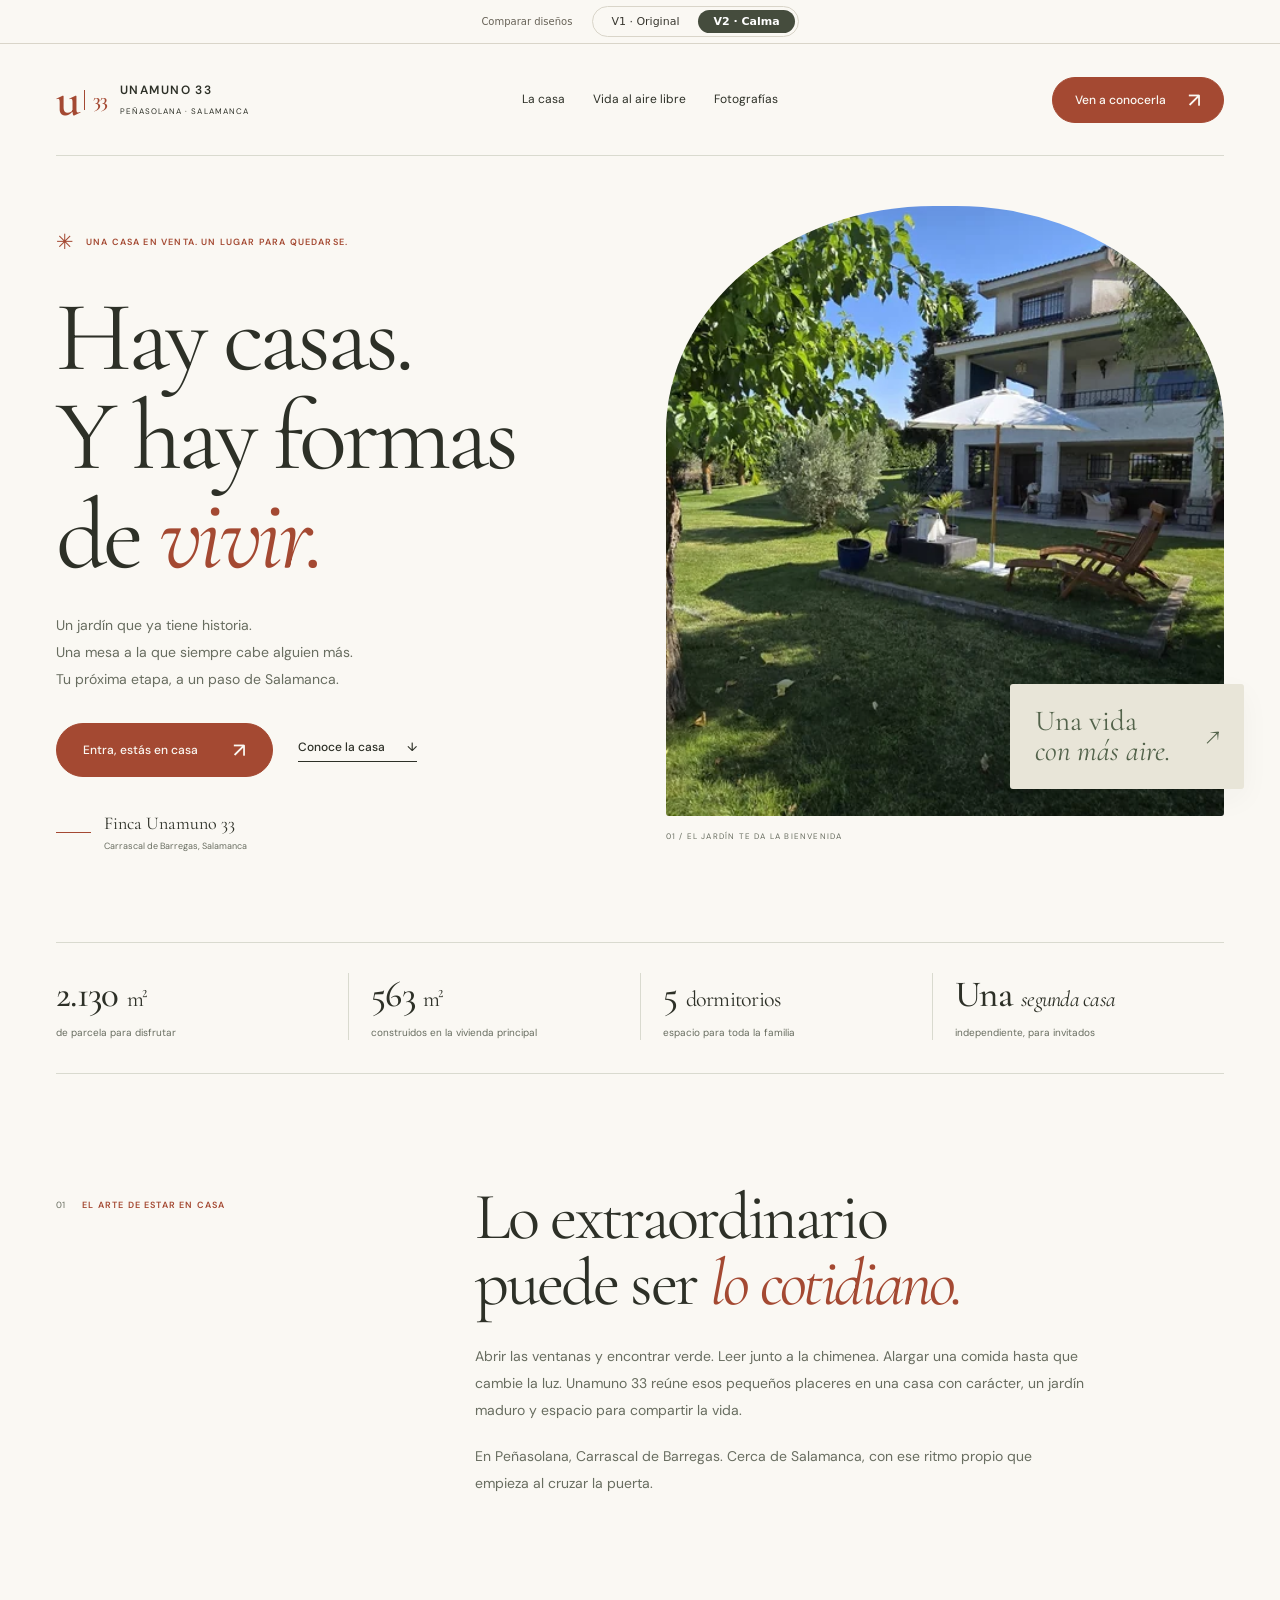
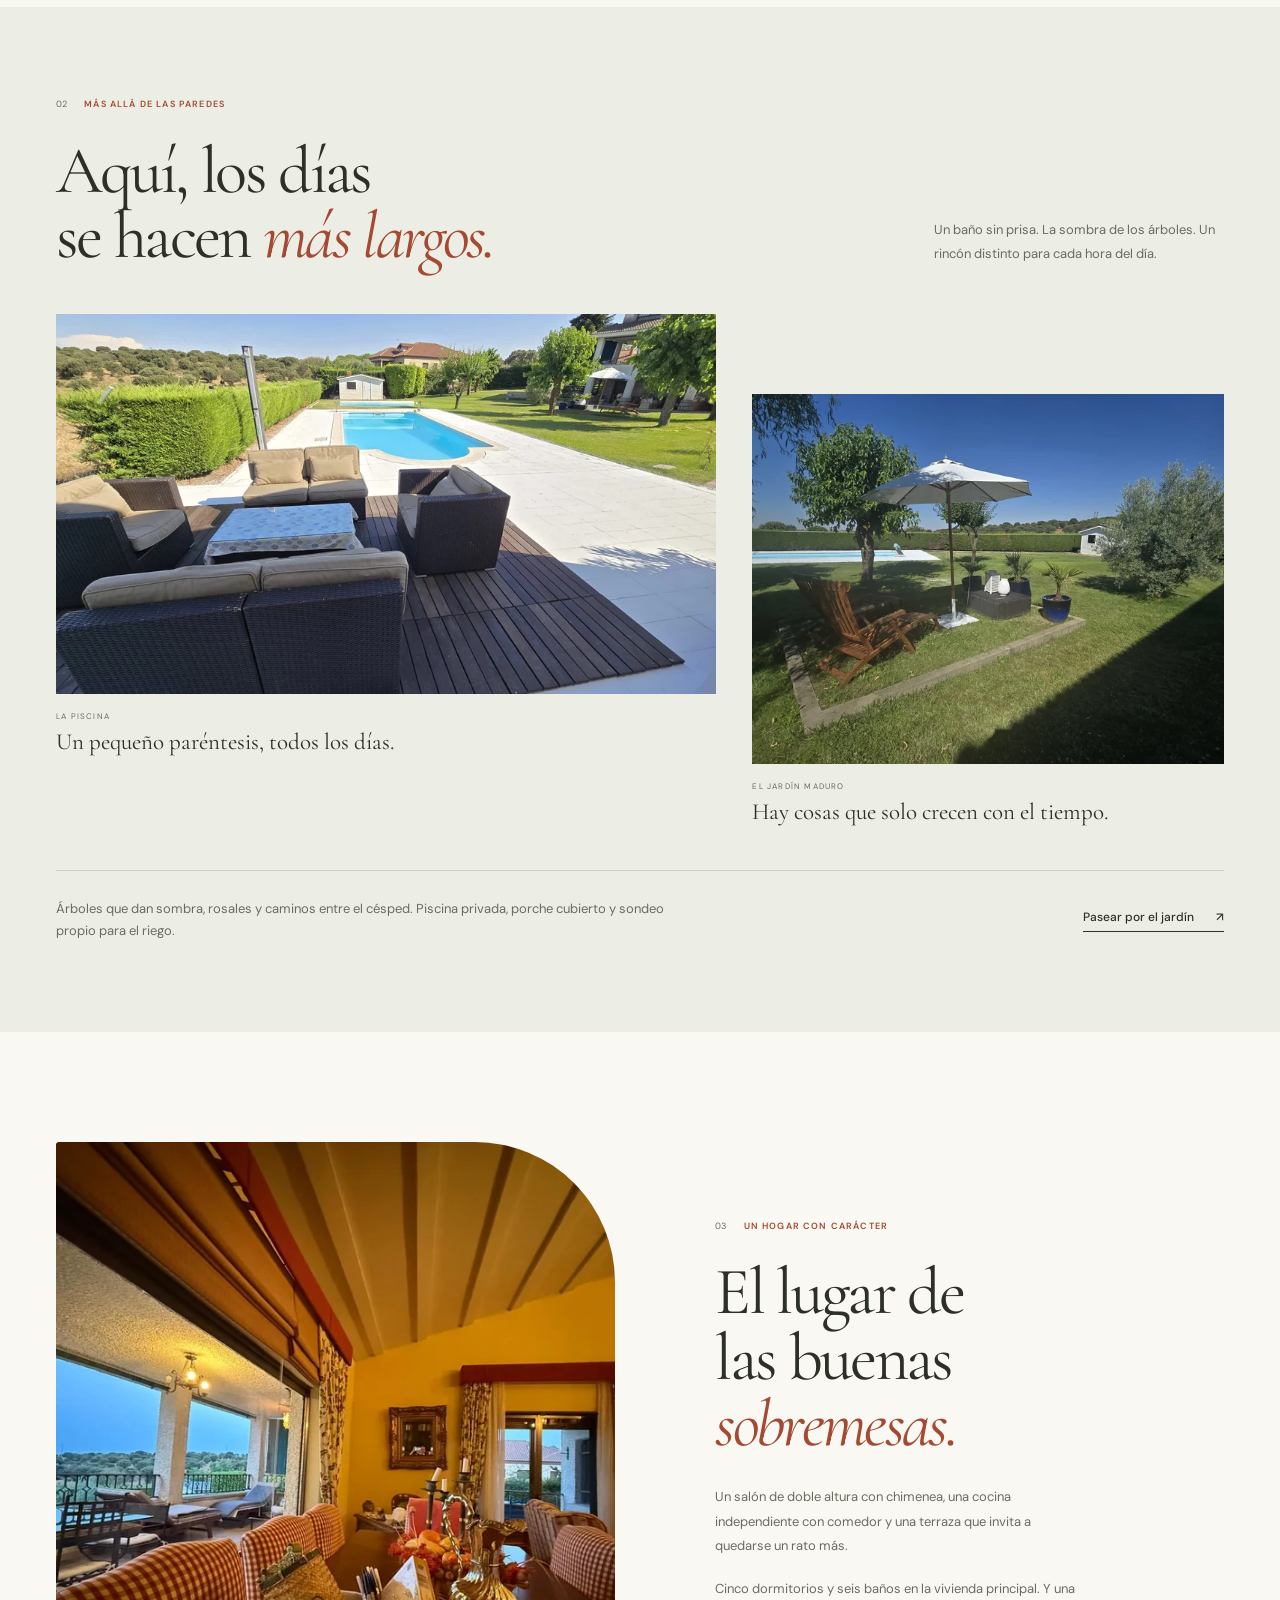
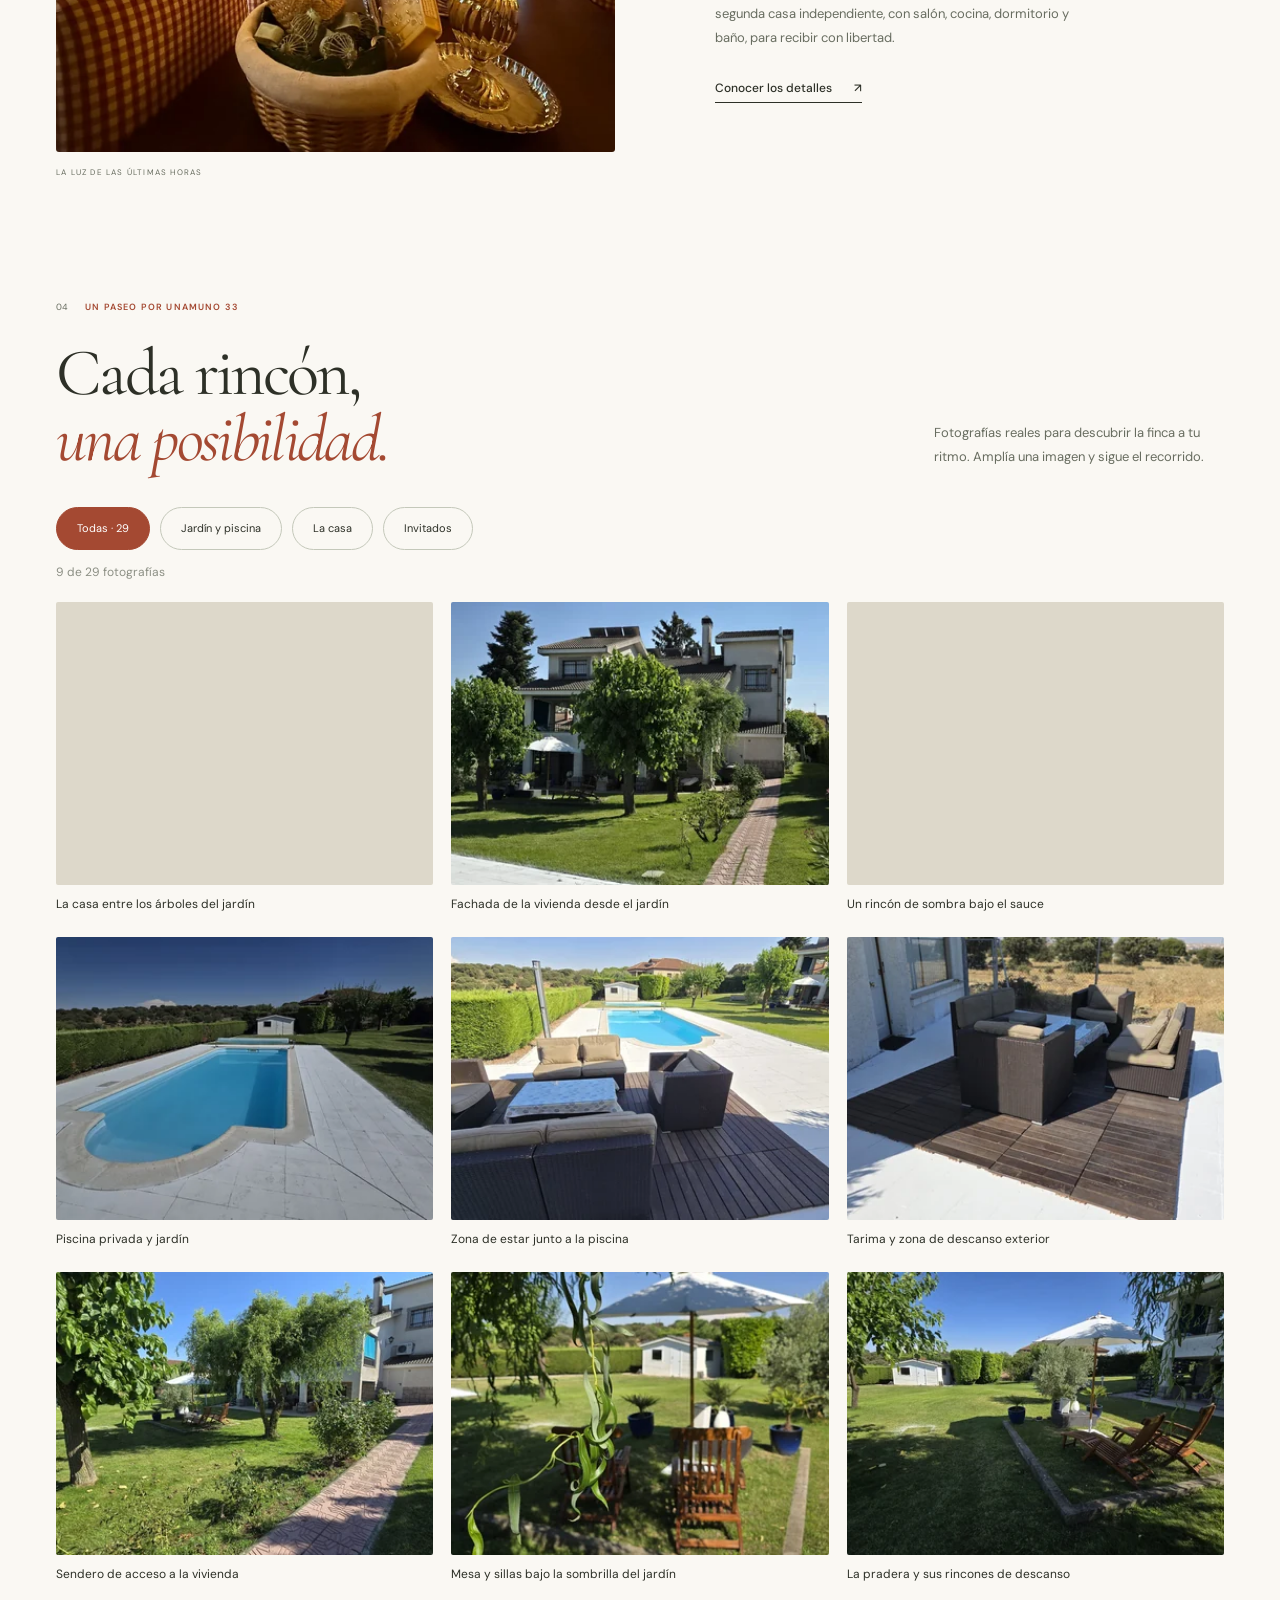
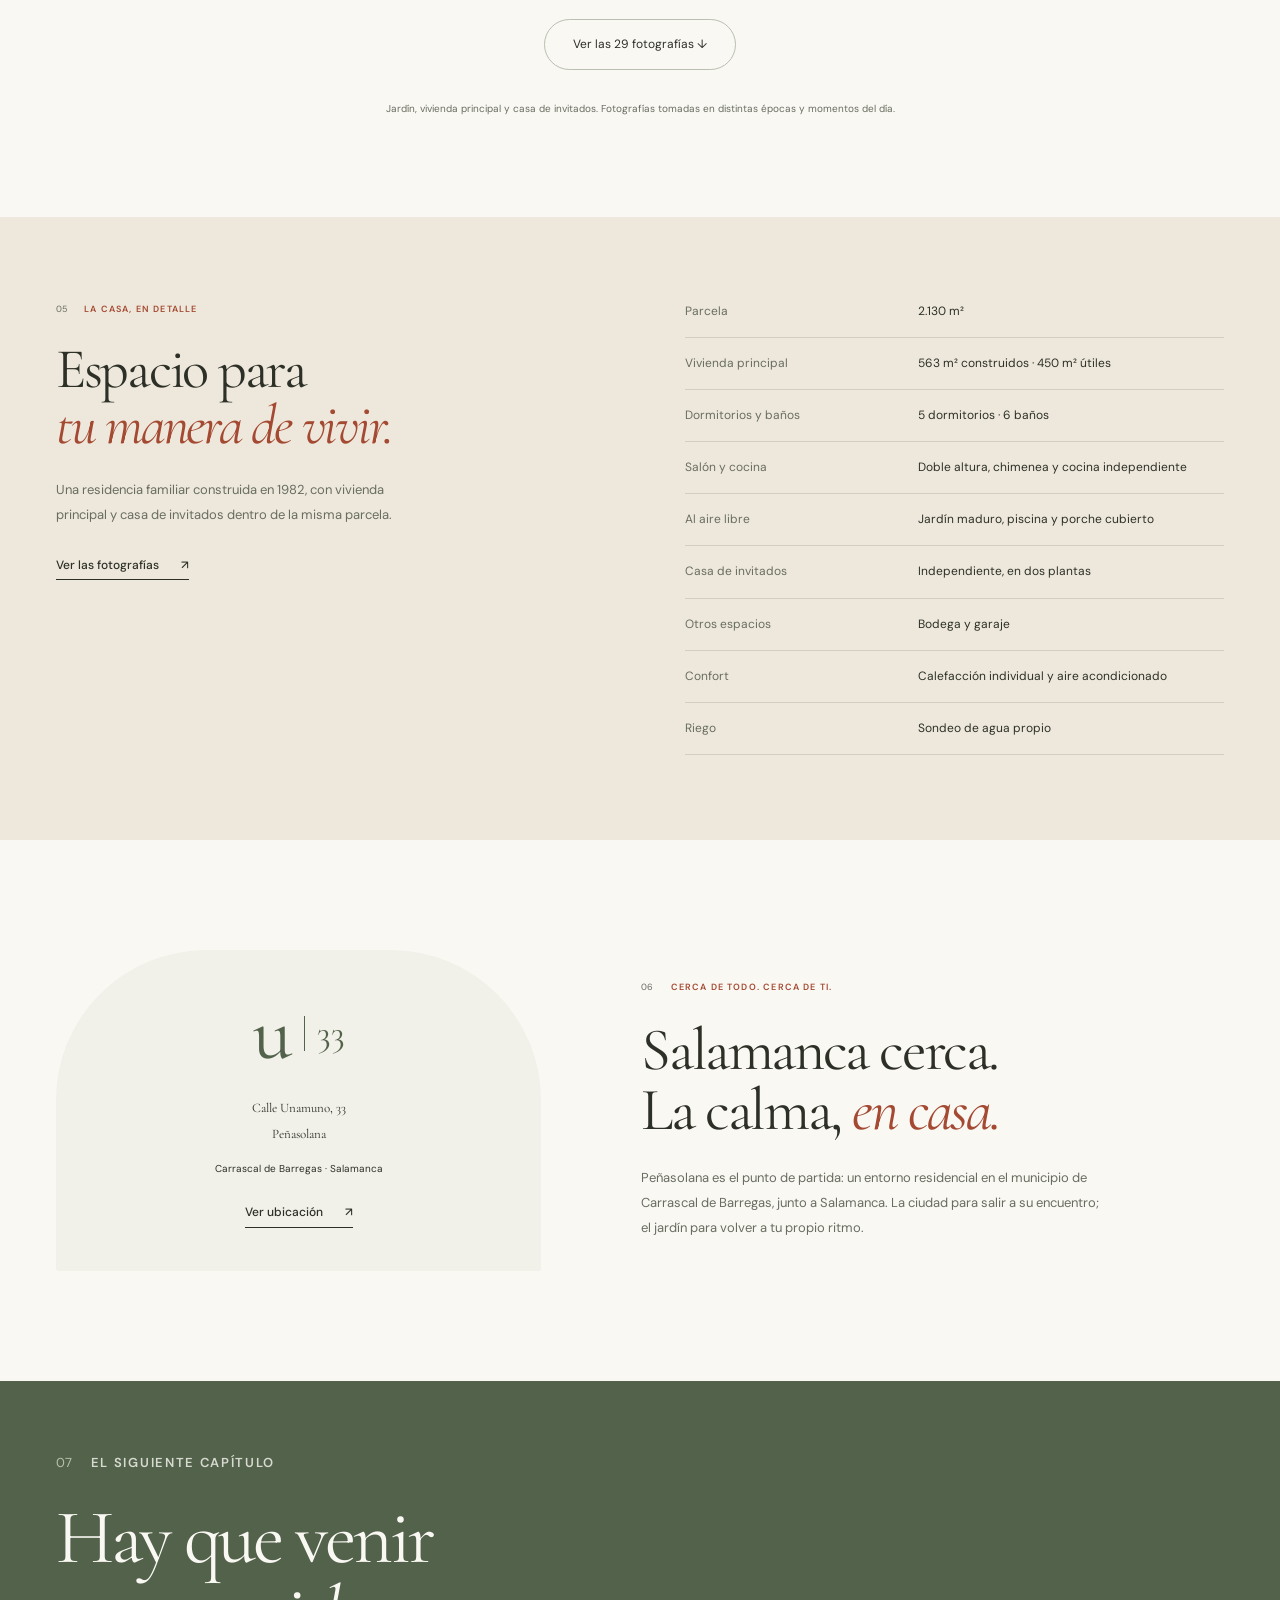
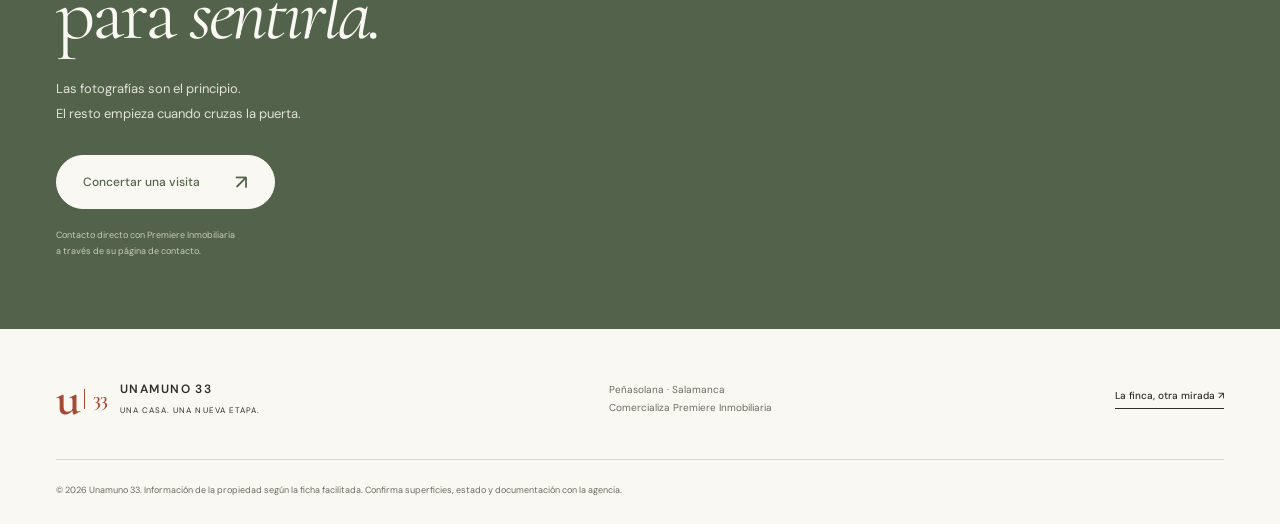
==== v2/index.html @ 3bbb522d "Add visible V1 V2 design switch and move alternative to /v2" ====
<!doctype html>
<html lang="es">
<head>
  <meta charset="utf-8">
  <meta name="viewport" content="width=device-width, initial-scale=1">
  <title>Unamuno 33 · Una casa para vivir despacio, Salamanca</title>
  <meta name="description" content="Casa en venta en Peñasolana, Salamanca. Jardín maduro, piscina y casa de invitados. Descubre Unamuno 33 y ven a conocerla.">
  <link rel="canonical" href="https://calleunamuno33.vercel.app/v2">
  <meta property="og:title" content="Unamuno 33 · Una casa para vivir despacio">
  <meta property="og:description" content="El jardín, las sobremesas, la luz. Una residencia familiar con piscina y casa de invitados junto a Salamanca.">
  <meta property="og:image" content="https://calleunamuno33.vercel.app/images/v2/jardin-casa-1800.webp">
  <meta property="og:url" content="https://calleunamuno33.vercel.app/v2">
  <meta property="og:type" content="website">
  <meta name="theme-color" content="#faf8f3">
  <link rel="icon" href="/v2/mark.svg" type="image/svg+xml">
  <link rel="preconnect" href="https://fonts.googleapis.com">
  <link rel="preconnect" href="https://fonts.gstatic.com" crossorigin>
  <link href="https://fonts.googleapis.com/css2?family=Cormorant+Garamond:ital,wght@0,400;0,500;0,600;1,400;1,500&family=DM+Sans:wght@400;450;500;600;700&display=swap" rel="stylesheet">
  <link rel="stylesheet" href="/gallery.css">
  <link rel="stylesheet" href="/v2/style.css">
  <script src="/gallery.js" defer></script>
<link rel="stylesheet" href="/version-switch.css">
</head>
<body class="has-version-switch version-2">
<nav class="version-switch" aria-label="Versiones de la web"><div class="version-switch-content"><span>Comparar diseños</span><div class="version-options"><a href="/">V1 · Original</a><a href="/v2" aria-current="page">V2 · Calma</a></div></div></nav>
<a class="skip" href="#principal">Saltar al contenido</a>
<header class="header wrap">
  <a class="brand" href="#inicio" aria-label="Unamuno 33, inicio"><span class="brand-mark">u<span>33</span></span><span>UNAMUNO 33<small>PEÑASOLANA · SALAMANCA</small></span></a>
  <nav aria-label="Navegación principal"><a href="#casa">La casa</a><a href="#jardin">Vida al aire libre</a><a href="#galeria">Fotografías</a></nav>
  <a class="button button-small" href="#visita">Ven a conocerla <span>↗</span></a>
</header>
<main id="principal">
  <section class="hero wrap" id="inicio" aria-labelledby="hero-title">
    <div class="hero-copy">
      <p class="eyebrow"><span class="tiny-sun" aria-hidden="true">✳</span> UNA CASA EN VENTA. UN LUGAR PARA QUEDARSE.</p>
      <h1 id="hero-title">Hay casas.<br>Y hay formas<br>de <em>vivir.</em></h1>
      <p class="hero-intro">Un jardín que ya tiene historia.<br>Una mesa a la que siempre cabe alguien más.<br>Tu próxima etapa, a un paso de Salamanca.</p>
      <div class="hero-actions"><a class="button" href="#galeria">Entra, estás en casa <span>↗</span></a><a class="text-link" href="#galeria">Conoce la casa <span>↓</span></a></div>
      <div class="hero-note"><span class="note-line"></span><p>Finca Unamuno 33<small>Carrascal de Barregas, Salamanca</small></p></div>
    </div>
    <div class="hero-picture">
      <a class="arch-image" href="/images/v2/jardin-casa-1800.webp" data-photo="jardin-casa" aria-label="Ampliar la casa entre los árboles del jardín"><img src="/images/v2/jardin-casa-1800.webp" srcset="/images/v2/jardin-casa-480.webp 480w, /images/v2/jardin-casa-900.webp 900w, /images/v2/jardin-casa-1800.webp 1800w" sizes="(max-width: 600px) 100vw, 50vw" width="2000" height="1126" alt="La casa entre los árboles del jardín" fetchpriority="high" decoding="async"></a>
      <span class="photo-index">01 / EL JARDÍN TE DA LA BIENVENIDA</span>
      <div class="garden-label"><span>Una vida<br><em>con más aire.</em></span><span aria-hidden="true">↗</span></div>
    </div>
  </section>

  <section class="facts wrap" aria-label="La propiedad en cifras">
    <div><strong>2.130 <span>m²</span></strong><p>de parcela para disfrutar</p></div>
    <div><strong>563 <span>m²</span></strong><p>construidos en la vivienda principal</p></div>
    <div><strong>5 <span>dormitorios</span></strong><p>espacio para toda la familia</p></div>
    <div><strong>Una <em>segunda casa</em></strong><p>independiente, para invitados</p></div>
  </section>

  <section class="welcome wrap" id="casa">
    <p class="chapter"><span>01</span> EL ARTE DE ESTAR EN CASA</p>
    <div><h2>Lo extraordinario<br>puede ser <em>lo cotidiano.</em></h2><p>Abrir las ventanas y encontrar verde. Leer junto a la chimenea. Alargar una comida hasta que cambie la luz. Unamuno 33 reúne esos pequeños placeres en una casa con carácter, un jardín maduro y espacio para compartir la vida.</p><p>En Peñasolana, Carrascal de Barregas. Cerca de Salamanca, con ese ritmo propio que empieza al cruzar la puerta.</p></div>
  </section>

  <section class="outdoors" id="jardin">
    <div class="wrap">
      <div class="section-heading"><div><p class="chapter"><span>02</span> MÁS ALLÁ DE LAS PAREDES</p><h2>Aquí, los días<br>se hacen <em>más largos.</em></h2></div><p>Un baño sin prisa. La sombra de los árboles. Un rincón distinto para cada hora del día.</p></div>
      <div class="garden-diptych">
        <figure><a href="/images/v2/piscina-estar-1800.webp" data-photo="piscina-estar" aria-label="Ampliar zona de estar y piscina"><img src="/images/v2/piscina-estar-1800.webp" srcset="/images/v2/piscina-estar-480.webp 480w, /images/v2/piscina-estar-900.webp 900w, /images/v2/piscina-estar-1800.webp 1800w" sizes="(max-width: 600px) 100vw, 50vw" width="2000" height="1126" alt="Zona de estar junto a la piscina" loading="lazy" decoding="async"></a><figcaption><span>LA PISCINA</span>Un pequeño paréntesis, todos los días.</figcaption></figure>
        <figure><a href="/images/v2/jardin-sauce-1800.webp" data-photo="jardin-sauce" aria-label="Ampliar rincón del jardín"><img src="/images/v2/jardin-sauce-1800.webp" srcset="/images/v2/jardin-sauce-480.webp 480w, /images/v2/jardin-sauce-900.webp 900w, /images/v2/jardin-sauce-1800.webp 1800w" sizes="(max-width: 600px) 100vw, 50vw" width="2000" height="1126" alt="Un rincón de sombra bajo el sauce" loading="lazy" decoding="async"></a><figcaption><span>EL JARDÍN MADURO</span>Hay cosas que solo crecen con el tiempo.</figcaption></figure>
      </div>
      <div class="garden-bottom"><p>Árboles que dan sombra, rosales y caminos entre el césped. Piscina privada, porche cubierto y sondeo propio para el riego.</p><a class="text-link" href="#galeria">Pasear por el jardín <span>↗</span></a></div>
    </div>
  </section>

  <section class="inside wrap">
    <div class="inside-picture"><a href="/images/v2/comedor-tarde-1600.webp" data-photo="comedor-tarde" aria-label="Ampliar comedor al atardecer"><img src="/images/v2/comedor-tarde-1600.webp" srcset="/images/v2/comedor-tarde-480.webp 480w, /images/v2/comedor-tarde-900.webp 900w, /images/v2/comedor-tarde-1600.webp 1600w" sizes="(max-width: 600px) 100vw, 50vw" width="1600" height="1200" alt="El comedor abierto a la terraza al caer la tarde" loading="lazy" decoding="async"></a><span class="photo-index">LA LUZ DE LAS ÚLTIMAS HORAS</span></div>
    <div class="inside-copy"><p class="chapter"><span>03</span> UN HOGAR CON CARÁCTER</p><h2>El lugar de<br>las buenas<br><em>sobremesas.</em></h2><p>Un salón de doble altura con chimenea, una cocina independiente con comedor y una terraza que invita a quedarse un rato más.</p><p>Cinco dormitorios y seis baños en la vivienda principal. Y una segunda casa independiente, con salón, cocina, dormitorio y baño, para recibir con libertad.</p><a class="text-link" href="#detalles">Conocer los detalles <span>↗</span></a></div>
  </section>

  <section class="gallery-section wrap" id="galeria">
    <div class="section-heading"><div><p class="chapter"><span>04</span> UN PASEO POR UNAMUNO 33</p><h2>Cada rincón,<br><em>una posibilidad.</em></h2></div><p>Fotografías reales para descubrir la finca a tu ritmo. Amplía una imagen y sigue el recorrido.</p></div>
    <div class="photo-controls" aria-label="Filtrar fotografías"><button type="button" data-filter="all" aria-pressed="true">Todas · 29</button><button type="button" data-filter="exterior" aria-pressed="false">Jardín y piscina</button><button type="button" data-filter="interior" aria-pressed="false">La casa</button><button type="button" data-filter="invitados" aria-pressed="false">Invitados</button></div><p class="photo-status" aria-live="polite"></p><div class="photo-gallery"><a class="photo-thumb" href="/images/v2/jardin-casa-1800.webp" data-photo="jardin-casa" data-category="exterior" aria-label="Ampliar: La casa entre los árboles del jardín"><img src="/images/v2/jardin-casa-1800.webp" srcset="/images/v2/jardin-casa-480.webp 480w, /images/v2/jardin-casa-900.webp 900w, /images/v2/jardin-casa-1800.webp 1800w" sizes="(max-width: 700px) 50vw, 33vw" width="2000" height="1126" alt="La casa entre los árboles del jardín" loading="lazy" decoding="async"><span>La casa entre los árboles del jardín</span></a><a class="photo-thumb" href="/images/v2/fachada-1800.webp" data-photo="fachada" data-category="exterior" aria-label="Ampliar: Fachada de la vivienda desde el jardín"><img src="/images/v2/fachada-1800.webp" srcset="/images/v2/fachada-480.webp 480w, /images/v2/fachada-900.webp 900w, /images/v2/fachada-1800.webp 1800w" sizes="(max-width: 700px) 50vw, 33vw" width="2000" height="1126" alt="Fachada de la vivienda desde el jardín" loading="lazy" decoding="async"><span>Fachada de la vivienda desde el jardín</span></a><a class="photo-thumb" href="/images/v2/jardin-sauce-1800.webp" data-photo="jardin-sauce" data-category="exterior" aria-label="Ampliar: Un rincón de sombra bajo el sauce"><img src="/images/v2/jardin-sauce-1800.webp" srcset="/images/v2/jardin-sauce-480.webp 480w, /images/v2/jardin-sauce-900.webp 900w, /images/v2/jardin-sauce-1800.webp 1800w" sizes="(max-width: 700px) 50vw, 33vw" width="2000" height="1126" alt="Un rincón de sombra bajo el sauce" loading="lazy" decoding="async"><span>Un rincón de sombra bajo el sauce</span></a><a class="photo-thumb" href="/images/v2/piscina-1800.webp" data-photo="piscina" data-category="exterior" aria-label="Ampliar: Piscina privada y jardín"><img src="/images/v2/piscina-1800.webp" srcset="/images/v2/piscina-480.webp 480w, /images/v2/piscina-900.webp 900w, /images/v2/piscina-1800.webp 1800w" sizes="(max-width: 700px) 50vw, 33vw" width="2000" height="1126" alt="Piscina privada y jardín" loading="lazy" decoding="async"><span>Piscina privada y jardín</span></a><a class="photo-thumb" href="/images/v2/piscina-estar-1800.webp" data-photo="piscina-estar" data-category="exterior" aria-label="Ampliar: Zona de estar junto a la piscina"><img src="/images/v2/piscina-estar-1800.webp" srcset="/images/v2/piscina-estar-480.webp 480w, /images/v2/piscina-estar-900.webp 900w, /images/v2/piscina-estar-1800.webp 1800w" sizes="(max-width: 700px) 50vw, 33vw" width="2000" height="1126" alt="Zona de estar junto a la piscina" loading="lazy" decoding="async"><span>Zona de estar junto a la piscina</span></a><a class="photo-thumb" href="/images/v2/terraza-piscina-1800.webp" data-photo="terraza-piscina" data-category="exterior" aria-label="Ampliar: Tarima y zona de descanso exterior"><img src="/images/v2/terraza-piscina-1800.webp" srcset="/images/v2/terraza-piscina-480.webp 480w, /images/v2/terraza-piscina-900.webp 900w, /images/v2/terraza-piscina-1800.webp 1800w" sizes="(max-width: 700px) 50vw, 33vw" width="2000" height="1126" alt="Tarima y zona de descanso exterior" loading="lazy" decoding="async"><span>Tarima y zona de descanso exterior</span></a><a class="photo-thumb" href="/images/v2/sendero-casa-1800.webp" data-photo="sendero-casa" data-category="exterior" aria-label="Ampliar: Sendero de acceso a la vivienda"><img src="/images/v2/sendero-casa-1800.webp" srcset="/images/v2/sendero-casa-480.webp 480w, /images/v2/sendero-casa-900.webp 900w, /images/v2/sendero-casa-1800.webp 1800w" sizes="(max-width: 700px) 50vw, 33vw" width="2000" height="1126" alt="Sendero de acceso a la vivienda" loading="lazy" decoding="async"><span>Sendero de acceso a la vivienda</span></a><a class="photo-thumb" href="/images/v2/jardin-sombra-1800.webp" data-photo="jardin-sombra" data-category="exterior" aria-label="Ampliar: Mesa y sillas bajo la sombrilla del jardín"><img src="/images/v2/jardin-sombra-1800.webp" srcset="/images/v2/jardin-sombra-480.webp 480w, /images/v2/jardin-sombra-900.webp 900w, /images/v2/jardin-sombra-1800.webp 1800w" sizes="(max-width: 700px) 50vw, 33vw" width="2000" height="1126" alt="Mesa y sillas bajo la sombrilla del jardín" loading="lazy" decoding="async"><span>Mesa y sillas bajo la sombrilla del jardín</span></a><a class="photo-thumb" href="/images/v2/jardin-descanso-1800.webp" data-photo="jardin-descanso" data-category="exterior" aria-label="Ampliar: La pradera y sus rincones de descanso"><img src="/images/v2/jardin-descanso-1800.webp" srcset="/images/v2/jardin-descanso-480.webp 480w, /images/v2/jardin-descanso-900.webp 900w, /images/v2/jardin-descanso-1800.webp 1800w" sizes="(max-width: 700px) 50vw, 33vw" width="2000" height="1126" alt="La pradera y sus rincones de descanso" loading="lazy" decoding="async"><span>La pradera y sus rincones de descanso</span></a><a class="photo-thumb" href="/images/v2/camino-rosales-1200.webp" data-photo="camino-rosales" data-category="exterior" aria-label="Ampliar: Camino de entrada entre rosales"><img src="/images/v2/camino-rosales-1200.webp" srcset="/images/v2/camino-rosales-480.webp 480w, /images/v2/camino-rosales-900.webp 900w, /images/v2/camino-rosales-1200.webp 1200w" sizes="(max-width: 700px) 50vw, 33vw" width="1200" height="1600" alt="Camino de entrada entre rosales" loading="lazy" decoding="async"><span>Camino de entrada entre rosales</span></a><a class="photo-thumb" href="/images/v2/casa-parcela-1600.webp" data-photo="casa-parcela" data-category="exterior" aria-label="Ampliar: Vista abierta de la casa y la parcela"><img src="/images/v2/casa-parcela-1600.webp" srcset="/images/v2/casa-parcela-480.webp 480w, /images/v2/casa-parcela-900.webp 900w, /images/v2/casa-parcela-1600.webp 1600w" sizes="(max-width: 700px) 50vw, 33vw" width="1600" height="1200" alt="Vista abierta de la casa y la parcela" loading="lazy" decoding="async"><span>Vista abierta de la casa y la parcela</span></a><a class="photo-thumb" href="/images/v2/comedor-tarde-1600.webp" data-photo="comedor-tarde" data-category="interior" aria-label="Ampliar: El comedor abierto a la terraza al caer la tarde"><img src="/images/v2/comedor-tarde-1600.webp" srcset="/images/v2/comedor-tarde-480.webp 480w, /images/v2/comedor-tarde-900.webp 900w, /images/v2/comedor-tarde-1600.webp 1600w" sizes="(max-width: 700px) 50vw, 33vw" width="1600" height="1200" alt="El comedor abierto a la terraza al caer la tarde" loading="lazy" decoding="async"><span>El comedor abierto a la terraza al caer la tarde</span></a><a class="photo-thumb" href="/images/v2/mesa-terraza-1600.webp" data-photo="mesa-terraza" data-category="exterior" aria-label="Ampliar: La mesa de la terraza con vistas al jardín"><img src="/images/v2/mesa-terraza-1600.webp" srcset="/images/v2/mesa-terraza-480.webp 480w, /images/v2/mesa-terraza-900.webp 900w, /images/v2/mesa-terraza-1600.webp 1600w" sizes="(max-width: 700px) 50vw, 33vw" width="1600" height="1200" alt="La mesa de la terraza con vistas al jardín" loading="lazy" decoding="async"><span>La mesa de la terraza con vistas al jardín</span></a><a class="photo-thumb" href="/images/v2/porche-noche-1200.webp" data-photo="porche-noche" data-category="exterior" aria-label="Ampliar: El porche al anochecer"><img src="/images/v2/porche-noche-1200.webp" srcset="/images/v2/porche-noche-480.webp 480w, /images/v2/porche-noche-900.webp 900w, /images/v2/porche-noche-1200.webp 1200w" sizes="(max-width: 700px) 50vw, 33vw" width="1200" height="1600" alt="El porche al anochecer" loading="lazy" decoding="async"><span>El porche al anochecer</span></a><a class="photo-thumb" href="/images/v2/porche-1600.webp" data-photo="porche" data-category="exterior" aria-label="Ampliar: Porche cubierto y mesa exterior"><img src="/images/v2/porche-1600.webp" srcset="/images/v2/porche-480.webp 480w, /images/v2/porche-900.webp 900w, /images/v2/porche-1600.webp 1600w" sizes="(max-width: 700px) 50vw, 33vw" width="1600" height="1200" alt="Porche cubierto y mesa exterior" loading="lazy" decoding="async"><span>Porche cubierto y mesa exterior</span></a><a class="photo-thumb" href="/images/v2/salon-chimenea-1200.webp" data-photo="salon-chimenea" data-category="interior" aria-label="Ampliar: Salón principal con chimenea"><img src="/images/v2/salon-chimenea-1200.webp" srcset="/images/v2/salon-chimenea-480.webp 480w, /images/v2/salon-chimenea-900.webp 900w, /images/v2/salon-chimenea-1200.webp 1200w" sizes="(max-width: 700px) 50vw, 33vw" width="1200" height="1600" alt="Salón principal con chimenea" loading="lazy" decoding="async"><span>Salón principal con chimenea</span></a><a class="photo-thumb" href="/images/v2/salon-altura-1200.webp" data-photo="salon-altura" data-category="interior" aria-label="Ampliar: El salón principal visto desde la galería superior"><img src="/images/v2/salon-altura-1200.webp" srcset="/images/v2/salon-altura-480.webp 480w, /images/v2/salon-altura-900.webp 900w, /images/v2/salon-altura-1200.webp 1200w" sizes="(max-width: 700px) 50vw, 33vw" width="1200" height="1600" alt="El salón principal visto desde la galería superior" loading="lazy" decoding="async"><span>El salón principal visto desde la galería superior</span></a><a class="photo-thumb" href="/images/v2/salon-galeria-1200.webp" data-photo="salon-galeria" data-category="interior" aria-label="Ampliar: Zona de estar y comedor del salón"><img src="/images/v2/salon-galeria-1200.webp" srcset="/images/v2/salon-galeria-480.webp 480w, /images/v2/salon-galeria-900.webp 900w, /images/v2/salon-galeria-1200.webp 1200w" sizes="(max-width: 700px) 50vw, 33vw" width="1200" height="1600" alt="Zona de estar y comedor del salón" loading="lazy" decoding="async"><span>Zona de estar y comedor del salón</span></a><a class="photo-thumb" href="/images/v2/bano-1200.webp" data-photo="bano" data-category="interior" aria-label="Ampliar: Baño con ducha de la vivienda"><img src="/images/v2/bano-1200.webp" srcset="/images/v2/bano-480.webp 480w, /images/v2/bano-900.webp 900w, /images/v2/bano-1200.webp 1200w" sizes="(max-width: 700px) 50vw, 33vw" width="1200" height="1600" alt="Baño con ducha de la vivienda" loading="lazy" decoding="async"><span>Baño con ducha de la vivienda</span></a><a class="photo-thumb" href="/images/v2/dormitorio-1200.webp" data-photo="dormitorio" data-category="interior" aria-label="Ampliar: Dormitorio con armarios de madera"><img src="/images/v2/dormitorio-1200.webp" srcset="/images/v2/dormitorio-480.webp 480w, /images/v2/dormitorio-900.webp 900w, /images/v2/dormitorio-1200.webp 1200w" sizes="(max-width: 700px) 50vw, 33vw" width="1200" height="1600" alt="Dormitorio con armarios de madera" loading="lazy" decoding="async"><span>Dormitorio con armarios de madera</span></a><a class="photo-thumb" href="/images/v2/jardin-atardecer-1600.webp" data-photo="jardin-atardecer" data-category="exterior" aria-label="Ampliar: Última luz sobre el jardín y la piscina"><img src="/images/v2/jardin-atardecer-1600.webp" srcset="/images/v2/jardin-atardecer-480.webp 480w, /images/v2/jardin-atardecer-900.webp 900w, /images/v2/jardin-atardecer-1600.webp 1600w" sizes="(max-width: 700px) 50vw, 33vw" width="1600" height="1200" alt="Última luz sobre el jardín y la piscina" loading="lazy" decoding="async"><span>Última luz sobre el jardín y la piscina</span></a><a class="photo-thumb" href="/images/v2/piscina-luz-1200.webp" data-photo="piscina-luz" data-category="exterior" aria-label="Ampliar: Piscina y pradera a la luz del día"><img src="/images/v2/piscina-luz-1200.webp" srcset="/images/v2/piscina-luz-480.webp 480w, /images/v2/piscina-luz-900.webp 900w, /images/v2/piscina-luz-1200.webp 1200w" sizes="(max-width: 700px) 50vw, 33vw" width="1200" height="1600" alt="Piscina y pradera a la luz del día" loading="lazy" decoding="async"><span>Piscina y pradera a la luz del día</span></a><a class="photo-thumb" href="/images/v2/acceso-600.webp" data-photo="acceso" data-category="exterior" aria-label="Ampliar: Escalera exterior de acceso a la vivienda"><img src="/images/v2/acceso-600.webp" srcset="/images/v2/acceso-480.webp 480w, /images/v2/acceso-600.webp 600w" sizes="(max-width: 700px) 50vw, 33vw" width="600" height="450" alt="Escalera exterior de acceso a la vivienda" loading="lazy" decoding="async"><span>Escalera exterior de acceso a la vivienda</span></a><a class="photo-thumb" href="/images/v2/invitados-salon-600.webp" data-photo="invitados-salon" data-category="invitados" aria-label="Ampliar: Salón abuhardillado de la casa de invitados"><img src="/images/v2/invitados-salon-600.webp" srcset="/images/v2/invitados-salon-480.webp 480w, /images/v2/invitados-salon-600.webp 600w" sizes="(max-width: 700px) 50vw, 33vw" width="600" height="450" alt="Salón abuhardillado de la casa de invitados" loading="lazy" decoding="async"><span>Salón abuhardillado de la casa de invitados</span></a><a class="photo-thumb" href="/images/v2/invitados-cocina-600.webp" data-photo="invitados-cocina" data-category="invitados" aria-label="Ampliar: Zona de estar y cocina de la casa de invitados"><img src="/images/v2/invitados-cocina-600.webp" srcset="/images/v2/invitados-cocina-480.webp 480w, /images/v2/invitados-cocina-600.webp 600w" sizes="(max-width: 700px) 50vw, 33vw" width="600" height="450" alt="Zona de estar y cocina de la casa de invitados" loading="lazy" decoding="async"><span>Zona de estar y cocina de la casa de invitados</span></a><a class="photo-thumb" href="/images/v2/invitados-dormitorio-600.webp" data-photo="invitados-dormitorio" data-category="invitados" aria-label="Ampliar: Dormitorio abuhardillado de la casa de invitados"><img src="/images/v2/invitados-dormitorio-600.webp" srcset="/images/v2/invitados-dormitorio-480.webp 480w, /images/v2/invitados-dormitorio-600.webp 600w" sizes="(max-width: 700px) 50vw, 33vw" width="600" height="450" alt="Dormitorio abuhardillado de la casa de invitados" loading="lazy" decoding="async"><span>Dormitorio abuhardillado de la casa de invitados</span></a><a class="photo-thumb" href="/images/v2/suite-600.webp" data-photo="suite" data-category="interior" aria-label="Ampliar: Dormitorio principal"><img src="/images/v2/suite-600.webp" srcset="/images/v2/suite-480.webp 480w, /images/v2/suite-600.webp 600w" sizes="(max-width: 700px) 50vw, 33vw" width="600" height="450" alt="Dormitorio principal" loading="lazy" decoding="async"><span>Dormitorio principal</span></a><a class="photo-thumb" href="/images/v2/bano-escalera-600.webp" data-photo="bano-escalera" data-category="interior" aria-label="Ampliar: Baño con cabina de ducha y escalera de caracol"><img src="/images/v2/bano-escalera-600.webp" srcset="/images/v2/bano-escalera-480.webp 480w, /images/v2/bano-escalera-600.webp 600w" sizes="(max-width: 700px) 50vw, 33vw" width="600" height="450" alt="Baño con cabina de ducha y escalera de caracol" loading="lazy" decoding="async"><span>Baño con cabina de ducha y escalera de caracol</span></a><a class="photo-thumb" href="/images/v2/recibidor-600.webp" data-photo="recibidor" data-category="interior" aria-label="Ampliar: Recibidor y pasillo de la vivienda"><img src="/images/v2/recibidor-600.webp" srcset="/images/v2/recibidor-480.webp 480w, /images/v2/recibidor-600.webp 600w" sizes="(max-width: 700px) 50vw, 33vw" width="600" height="450" alt="Recibidor y pasillo de la vivienda" loading="lazy" decoding="async"><span>Recibidor y pasillo de la vivienda</span></a></div><button type="button" class="photo-more">Ver todas las fotografías ↓</button>
    <p class="gallery-note">Jardín, vivienda principal y casa de invitados. Fotografías tomadas en distintas épocas y momentos del día.</p>
  </section>

  <section class="details" id="detalles"><div class="wrap details-grid">
    <div><p class="chapter"><span>05</span> LA CASA, EN DETALLE</p><h2>Espacio para<br><em>tu manera de vivir.</em></h2><p>Una residencia familiar construida en 1982, con vivienda principal y casa de invitados dentro de la misma parcela.</p><a class="text-link" href="#galeria">Ver las fotografías <span>↗</span></a></div>
    <dl class="spec-list"><div><dt>Parcela</dt><dd>2.130 m²</dd></div><div><dt>Vivienda principal</dt><dd>563 m² construidos · 450 m² útiles</dd></div><div><dt>Dormitorios y baños</dt><dd>5 dormitorios · 6 baños</dd></div><div><dt>Salón y cocina</dt><dd>Doble altura, chimenea y cocina independiente</dd></div><div><dt>Al aire libre</dt><dd>Jardín maduro, piscina y porche cubierto</dd></div><div><dt>Casa de invitados</dt><dd>Independiente, en dos plantas</dd></div><div><dt>Otros espacios</dt><dd>Bodega y garaje</dd></div><div><dt>Confort</dt><dd>Calefacción individual y aire acondicionado</dd></div><div><dt>Riego</dt><dd>Sondeo de agua propio</dd></div></dl>
  </div></section>

  <section class="place wrap" id="entorno">
    <div class="place-address"><span class="address-mark" aria-hidden="true">u<span>33</span></span><p>Calle Unamuno, 33<br>Peñasolana<br><span>Carrascal de Barregas · Salamanca</span></p><a class="text-link" href="https://www.google.com/maps/search/?api=1&amp;query=Calle+Unamuno+33+Pe%C3%B1asolana+Carrascal+de+Barregas+Salamanca" target="_blank" rel="noopener">Ver ubicación <span>↗</span></a></div>
    <div><p class="chapter"><span>06</span> CERCA DE TODO. CERCA DE TI.</p><h2>Salamanca cerca.<br>La calma, <em>en casa.</em></h2><p>Peñasolana es el punto de partida: un entorno residencial en el municipio de Carrascal de Barregas, junto a Salamanca. La ciudad para salir a su encuentro; el jardín para volver a tu propio ritmo.</p></div>
  </section>

  <section class="visit" id="visita"><div class="wrap visit-grid">
    <div><p class="chapter"><span>07</span> EL SIGUIENTE CAPÍTULO</p><h2>Hay que venir<br>para <em>sentirla.</em></h2><p>Las fotografías son el principio.<br>El resto empieza cuando cruzas la puerta.</p><a class="button light-button" href="https://premiereinmo.com/contacto/" target="_blank" rel="noopener">Concertar una visita <span>↗</span></a><p class="visit-note">Contacto directo con Premiere Inmobiliaria<br>a través de su página de contacto.</p></div>
    <a class="visit-image" href="/images/v2/jardin-atardecer-1600.webp" data-photo="jardin-atardecer" aria-label="Ampliar jardín a última hora de la tarde"><img src="/images/v2/jardin-atardecer-1600.webp" srcset="/images/v2/jardin-atardecer-480.webp 480w, /images/v2/jardin-atardecer-900.webp 900w, /images/v2/jardin-atardecer-1600.webp 1600w" sizes="(max-width: 600px) 100vw, 50vw" width="1600" height="1200" alt="Última luz sobre el jardín y la piscina" loading="lazy" decoding="async"></a>
  </div></section>
</main>
<footer class="footer wrap"><a class="brand" href="#inicio"><span class="brand-mark">u<span>33</span></span><span>UNAMUNO 33<small>UNA CASA. UNA NUEVA ETAPA.</small></span></a><p>Peñasolana · Salamanca<br>Comercializa Premiere Inmobiliaria</p><a class="text-link" href="/">La finca, otra mirada ↗</a><p class="footer-note">© 2026 Unamuno 33. Información de la propiedad según la ficha facilitada. Confirma superficies, estado y documentación con la agencia.</p></footer>
</body>
</html>
---- gallery.css ----
.photo-controls{display:flex;flex-wrap:wrap;gap:8px;margin:28px 0 12px}.photo-controls button{border:1px solid currentColor;background:transparent;border-radius:30px;padding:11px 19px;font:inherit;font-size:12px;cursor:pointer}.photo-controls button[aria-pressed=true]{background:#a44932;border-color:#a44932;color:#fff}.photo-status{font-size:12px;margin:0 0 20px;opacity:.75;min-height:18px}.photo-gallery{display:grid;grid-template-columns:repeat(3,minmax(0,1fr));gap:24px 18px}.photo-thumb{display:block;text-decoration:none!important;color:inherit;min-width:0}.photo-thumb img{width:100%;height:auto;aspect-ratio:4/3;object-fit:cover;display:block;background:#ddd8ca;transition:filter .25s}.photo-thumb:hover img{filter:brightness(.92)}.photo-thumb span{display:block;font-size:12px;line-height:1.5;margin-top:10px}.photo-thumb:focus-visible{outline:2px solid #a44932;outline-offset:6px}.photo-thumb[hidden]{display:none}.photo-more{display:block;margin:36px auto 0;padding:15px 28px;border:1px solid currentColor;background:transparent;font:inherit;font-size:13px;cursor:pointer}.photo-more[hidden]{display:none}.photo-dialog{position:fixed;inset:0;width:100vw;height:100dvh;max-width:none;max-height:none;border:0;margin:0;padding:70px 60px 80px;background:#171a16f5;color:#faf8f3;z-index:10000;box-sizing:border-box}.photo-dialog::backdrop{background:#171a16}.photo-dialog[open]{display:flex;align-items:center;justify-content:center;flex-direction:column}.photo-dialog img{width:auto;height:auto;max-width:100%;max-height:calc(100dvh - 180px);object-fit:contain;box-shadow:none}.photo-dialog .viewer-caption{font:14px/1.6 system-ui,sans-serif;text-align:center;margin-top:14px;max-width:70ch}.photo-dialog .viewer-count{position:absolute;left:28px;top:25px;font:12px system-ui,sans-serif;color:#d1d3c9}.photo-dialog button{position:absolute;display:grid;place-items:center;border:1px solid #faf8f366;border-radius:50%;background:#171a16aa;color:white;width:46px;height:46px;cursor:pointer;font:25px system-ui,sans-serif}.photo-dialog button:focus-visible{outline:3px solid #ead5aa;outline-offset:4px}.viewer-close{right:24px;top:16px}.viewer-prev{left:10px;top:50%;transform:translateY(-50%)}.viewer-next{right:10px;top:50%;transform:translateY(-50%)}body.viewer-open{overflow:hidden}
@media(max-width:700px){.photo-gallery{grid-template-columns:repeat(2,minmax(0,1fr));gap:20px 12px}.photo-controls button{padding:10px 14px;font-size:11px}.photo-thumb span{font-size:11px}.photo-dialog{padding:70px 12px 100px}.photo-dialog img{max-height:calc(100dvh - 220px)}.photo-dialog .viewer-caption{font-size:12px;padding:0 30px}.photo-dialog .viewer-prev,.photo-dialog .viewer-next{top:auto;bottom:20px;transform:none}.viewer-prev{left:calc(50% - 60px)}.viewer-next{right:calc(50% - 60px)}}
@media(prefers-reduced-motion:reduce){.photo-thumb img{transition:none}}
---- v2/style.css ----
:root{--paper:#faf8f3;--ink:#2d3027;--terra:#a44932;--olive:#53634b;--muted:#686d60;--line:#d9dacf;--serif:'Cormorant Garamond',Georgia,serif;--sans:'DM Sans',system-ui,sans-serif}*{box-sizing:border-box}html{scroll-behavior:smooth;scroll-padding-top:32px}body{margin:0;background:var(--paper);color:var(--ink);font-family:var(--sans);font-size:15px;line-height:1.7;-webkit-font-smoothing:antialiased}a{color:inherit;text-decoration:none}button{font:inherit}img{max-width:100%;display:block}::selection{background:#e3c3ad}h1,h2,p,figure{margin:0}h1,h2{font-family:var(--serif);font-weight:400;line-height:.99;letter-spacing:-.04em}h2{font-size:clamp(44px,5.2vw,76px)}h1 em,h2 em{font-weight:400;color:var(--terra)}p{color:var(--muted)}p+p{margin-top:18px}a:focus-visible,button:focus-visible{outline:2px solid var(--terra);outline-offset:6px}.wrap{width:min(1320px,calc(100% - 112px));margin-inline:auto}.skip{position:fixed;top:8px;left:8px;z-index:20;background:var(--paper);padding:12px;transform:translateY(-150%)}.skip:focus{transform:none}.header{height:112px;display:flex;align-items:center;justify-content:space-between;gap:32px;border-bottom:1px solid var(--line)}.brand{display:flex;align-items:center;gap:14px;font-size:12px;font-weight:600;line-height:1.3;letter-spacing:.12em;flex-shrink:0}.brand small{display:block;font-size:8px;letter-spacing:.13em;margin-top:7px;font-weight:400}.brand-mark{font-family:var(--serif);font-size:49px;line-height:1;color:var(--terra);letter-spacing:-.1em;display:flex;align-items:center}.brand-mark>span{font-size:20px;border-left:1px solid var(--terra);margin-left:8px;padding-left:8px;letter-spacing:-.08em}.header nav{display:flex;gap:28px;font-size:12px}.header nav a:hover{color:var(--terra)}.button{display:inline-flex;justify-content:space-between;align-items:center;gap:35px;border:1px solid var(--terra);background:var(--terra);color:var(--paper);border-radius:40px;padding:16px 26px;font-size:12px;font-weight:500;line-height:1.5;transition:background .2s,transform .2s}.button:hover{background:#843b2a;transform:translateY(-2px)}.button span{font-size:20px;line-height:1}.button-small{padding:12px 22px;gap:22px}.text-link{display:inline-flex;align-items:center;gap:22px;font-size:12px;border-bottom:1px solid currentColor;padding-bottom:4px;font-weight:500;line-height:1.6}.text-link:hover{color:var(--terra)}.hero{display:grid;grid-template-columns:1.02fr 1fr;align-items:center;gap:40px;padding-top:50px;padding-bottom:70px}.eyebrow,.chapter{font-size:9px;letter-spacing:.13em;font-weight:600;color:var(--terra);line-height:1.7}.tiny-sun{font-size:21px;vertical-align:middle;display:inline-block;margin-right:8px}.hero h1{font-size:clamp(64px,7.8vw,112px);margin-top:28px}.hero-intro{font-size:14px;line-height:1.9;margin-top:27px}.hero-actions{display:flex;align-items:center;flex-wrap:wrap;gap:25px;margin-top:31px}.hero-note{display:flex;align-items:center;gap:13px;margin-top:35px}.note-line{display:block;width:35px;height:1px;background:var(--terra)}.hero-note p{font-family:var(--serif);font-size:18px;color:var(--ink);line-height:1.3}.hero-note small{display:block;font-family:var(--sans);font-size:9px;margin-top:5px;color:var(--muted)}.hero-picture{position:relative;padding-bottom:28px;min-width:0}.arch-image{display:block;overflow:hidden;border-radius:48% 48% 3px 3px / 37% 37% 3px 3px}.arch-image img{width:100%;height:610px;object-fit:cover;object-position:64% center}.photo-index{display:block;font-size:8px;letter-spacing:.15em;color:var(--muted);margin-top:14px}.garden-label{position:absolute;right:-20px;bottom:83px;display:flex;align-items:center;gap:35px;padding:22px 25px;background:#e8e5d8;color:var(--olive);font-family:var(--serif);font-size:29px;line-height:1.05;border-radius:3px;box-shadow:0 10px 30px #2d30270a}.garden-label>span+span{font-size:28px}.facts{display:grid;grid-template-columns:repeat(4,1fr);padding:30px 0 33px;border-block:1px solid var(--line)}.facts>div{padding:0 22px;border-left:1px solid var(--line)}.facts>div:first-child{padding-left:0;border:0}.facts strong{font-family:var(--serif);font-size:37px;font-weight:500;line-height:1.2;letter-spacing:-.02em;white-space:nowrap}.facts strong span,.facts strong em{font-size:22px;font-weight:400}.facts p{font-size:10px;margin-top:8px;line-height:1.5}.chapter{margin-bottom:25px}.chapter span{display:inline-block;margin-right:14px;font-weight:400;letter-spacing:0;color:var(--muted)}.welcome{display:grid;grid-template-columns:.7fr 1.5fr;gap:70px;padding-block:110px}.welcome>.chapter{padding-top:14px}.welcome h2{margin-bottom:27px}.welcome div p{max-width:610px;font-size:14px;line-height:1.95}.outdoors{background:#eceee5;padding-block:90px}.section-heading{display:flex;align-items:flex-end;justify-content:space-between;gap:50px;margin-bottom:45px}.section-heading>p{font-size:13px;max-width:290px;line-height:1.85;padding-bottom:3px}.garden-diptych{display:grid;grid-template-columns:1.4fr 1fr;gap:36px}.garden-diptych figure:nth-child(2){margin-top:80px}.garden-diptych a{display:block;overflow:hidden}.garden-diptych img{width:100%;height:380px;object-fit:cover}.garden-diptych figure:nth-child(2) img{height:370px}.garden-diptych figcaption{font-family:var(--serif);font-size:23px;margin-top:17px;line-height:1.35}.garden-diptych figcaption span{display:block;font-family:var(--sans);font-size:8px;letter-spacing:.15em;color:var(--muted);margin-bottom:5px}.garden-bottom{display:flex;justify-content:space-between;align-items:center;gap:35px;margin-top:42px;padding-top:27px;border-top:1px solid #cdd0c1}.garden-bottom p{font-size:13px;max-width:630px}.garden-bottom a{flex-shrink:0}.inside{display:grid;grid-template-columns:1.1fr 1fr;gap:100px;align-items:center;padding-block:110px}.inside-picture img{width:100%;height:610px;object-fit:cover;border-radius:3px 140px 3px 3px}.inside-copy p:not(.chapter){font-size:13px;line-height:1.9;max-width:370px}.inside-copy h2{margin-bottom:28px}.inside-copy .text-link{margin-top:28px}.gallery-section{padding-top:10px;padding-bottom:100px}.gallery-section .section-heading{margin-bottom:35px}.gallery-section .photo-thumb img{border-radius:2px}.gallery-note{margin-top:30px;font-size:10px;text-align:center}.photo-controls{gap:10px}.photo-controls button{font-family:var(--sans);font-size:11px;border-color:#c4c8ba;color:var(--ink);padding:11px 20px}.photo-controls button[aria-pressed=true]{color:white}.photo-more{border-radius:30px;border-color:#b9bfb1;padding:14px 28px;color:var(--ink);font-size:12px}.details{background:#eee8dc;padding-block:85px}.details-grid{display:grid;grid-template-columns:1fr 1fr;gap:90px}.details-grid h2{font-size:clamp(40px,4.4vw,66px);margin-bottom:25px}.details-grid>div p:not(.chapter){font-size:13px;line-height:1.9;max-width:370px}.details-grid .text-link{margin-top:28px}.spec-list{margin:0}.spec-list>div{display:grid;grid-template-columns:.7fr 1fr;border-bottom:1px solid #d3cebf;padding:16px 0;gap:18px;font-size:12px;line-height:1.6}.spec-list>div:first-child{padding-top:0}.spec-list dt{color:var(--muted)}.spec-list dd{margin:0}.place{padding-block:110px;display:grid;grid-template-columns:1fr 1.2fr;gap:100px;align-items:center}.place-address{padding:43px;background:#f1f0e9;display:flex;flex-direction:column;align-items:center;text-align:center;border-radius:150px 150px 3px 3px}.address-mark{display:flex;align-items:center;font-family:var(--serif);font-size:80px;color:var(--olive);line-height:1;margin-bottom:23px}.address-mark span{font-size:35px;border-left:1px solid currentColor;padding-left:12px;margin-left:12px}.place-address p{font-family:var(--serif);font-size:25px;color:var(--ink);line-height:1.3}.place-address p span{display:block;font-family:var(--sans);font-size:10px;margin-top:12px}.place-address a{margin-top:25px}.place h2{font-size:clamp(42px,4.7vw,68px);margin-bottom:25px}.place>div>p:not(.chapter){font-size:13px;max-width:470px;line-height:1.95}.visit{background:var(--olive);color:var(--paper);padding-block:70px}.visit-grid{display:grid;grid-template-columns:1fr 1fr;gap:80px;align-items:center}.visit .chapter,.visit h2 em,.visit p{color:var(--paper)}.visit .chapter{opacity:.8}.visit .chapter span{color:#d3d8c7}.visit h2{font-size:clamp(58px,6vw,88px);margin-bottom:25px}.visit p{font-size:13px;line-height:1.9;opacity:.85}.light-button{background:var(--paper);border-color:var(--paper);color:var(--olive);margin-top:28px}.light-button:hover{background:#e9e4d7}.visit .visit-note{font-size:9px;line-height:1.8;margin-top:18px;opacity:.7}.visit-image img{width:100%;height:400px;object-fit:cover;border-radius:200px 200px 3px 3px}.footer{padding-top:45px;padding-bottom:26px;display:grid;grid-template-columns:1.1fr 1fr auto;gap:36px;align-items:center}.footer>p:not(.footer-note){font-size:10px;line-height:1.8}.footer .text-link{font-size:10px}.footer-note{grid-column:1/-1;border-top:1px solid var(--line);padding-top:22px;font-size:9px;line-height:1.8}.photo-thumb img,.garden-diptych img,.inside-picture img,.visit-image img{transition:filter .3s}.garden-diptych a:hover img,.inside-picture a:hover img,.visit-image:hover img{filter:brightness(.94)}
@media(min-width:1500px){.hero{gap:80px}.arch-image img{height:670px}.hero h1{font-size:118px}}
@media(max-width:1100px){.wrap{width:calc(100% - 64px)}.header nav{gap:17px;font-size:11px}.header{gap:20px}.hero{gap:32px}.hero h1{font-size:80px}.arch-image img{height:560px}.eyebrow{font-size:8px}.hero-intro{font-size:12px}.hero-actions{gap:20px}.hero-actions .button{padding:15px 20px;gap:20px}.garden-label{right:-10px;font-size:24px;padding:18px}.facts strong{font-size:30px}.facts strong span,.facts strong em{font-size:18px}.facts>div{padding-inline:15px}.inside{gap:50px}.inside-picture img{height:540px}.details-grid{gap:45px}.place{gap:55px}.garden-diptych img{height:310px}.garden-diptych figure:nth-child(2) img{height:300px}.visit-grid{gap:45px}}
@media(max-width:800px){.header{height:90px}.header nav{display:none}.wrap{width:calc(100% - 44px)}.hero{gap:25px;padding-top:35px;padding-bottom:40px}.hero h1{font-size:65px;margin-top:23px}.arch-image img{height:500px}.hero-intro{font-size:12px}.hero-actions{gap:18px}.hero-actions .text-link{font-size:10px}.hero-note{margin-top:25px}.garden-label{font-size:20px;gap:12px;bottom:65px;padding:16px}.facts{grid-template-columns:repeat(2,1fr);gap:25px;padding-block:25px}.facts>div:nth-child(3){border:0;padding-left:0}.facts strong{font-size:34px}.welcome{gap:35px;padding-block:75px;grid-template-columns:.5fr 1fr}.chapter{font-size:8px}.outdoors{padding-block:65px}.section-heading{gap:30px}.section-heading>p{font-size:12px;max-width:230px}.garden-diptych{gap:20px}.garden-diptych img{height:290px}.garden-diptych figure:nth-child(2) img{height:260px}.garden-diptych figure:nth-child(2){margin-top:60px}.garden-diptych figcaption{font-size:20px}.garden-bottom p{font-size:12px}.garden-bottom{align-items:flex-start}.inside{gap:35px;padding-block:75px}.inside-picture img{height:500px}.inside h2{font-size:52px}.details-grid{gap:35px}.spec-list>div{grid-template-columns:.8fr 1fr;font-size:11px}.place{gap:35px;padding-block:75px}.place-address{padding:35px 20px}.visit-grid{gap:35px}.visit-image img{height:350px}.footer{gap:24px;grid-template-columns:1fr 1fr}.footer .text-link{grid-column:2}.footer .brand{grid-row:1/3}.footer-note{grid-column:1/-1}}
@media(max-width:600px){html{scroll-padding-top:20px}.wrap{width:calc(100% - 40px)}.header{height:85px;gap:14px}.brand{font-size:10px;gap:10px}.brand-mark{font-size:40px}.brand-mark>span{font-size:17px}.brand small{font-size:6px}.header .button{font-size:10px;padding:10px 14px;gap:12px}.header .button span{font-size:17px}.hero{display:flex;flex-direction:column;gap:34px;align-items:stretch;padding-top:30px;padding-bottom:35px}.hero-copy{padding-inline:3px}.eyebrow{font-size:7px;letter-spacing:.09em}.tiny-sun{font-size:17px}.hero h1{font-size:clamp(64px,17vw,94px);line-height:.97;margin-top:23px}.hero-intro{font-size:13px;line-height:1.85;margin-top:23px}.hero-actions{margin-top:25px;gap:24px}.hero-actions .button{padding:15px 23px;font-size:11px}.hero-actions .text-link{font-size:11px}.hero-note{display:none}.hero-picture{padding-inline:10px;padding-bottom:25px}.arch-image{border-radius:48% 48% 2px 2px / 36% 36% 2px 2px}.arch-image img{height:420px;object-position:65% center}.garden-label{right:0;bottom:65px;font-size:24px;padding:18px 20px;gap:25px}.photo-index{font-size:7px}.facts{gap:25px 0;padding-block:25px}.facts>div{padding-inline:15px}.facts strong{font-size:31px}.facts strong span,.facts strong em{font-size:18px}.facts p{font-size:9px;margin-top:7px}.welcome{display:block;padding-block:65px}.welcome>.chapter{padding:0;margin-bottom:23px}.welcome h2{font-size:45px;margin-bottom:25px}.welcome div p{font-size:13px;line-height:1.95}.chapter{font-size:8px;letter-spacing:.1em;margin-bottom:22px}.chapter span{margin-right:12px}.section-heading{display:block;margin-bottom:30px}.section-heading h2{font-size:48px}.section-heading>p{max-width:310px;margin-top:23px;padding:0;font-size:12px}.outdoors{padding-block:60px}.garden-diptych{display:block}.garden-diptych img{height:280px}.garden-diptych figure:nth-child(2){margin-top:35px;margin-left:45px}.garden-diptych figure:nth-child(2) img{height:300px}.garden-diptych figcaption{font-size:23px;margin-top:13px}.garden-bottom{display:block;margin-top:30px;padding-top:25px}.garden-bottom p{font-size:12px}.garden-bottom a{margin-top:22px}.inside{display:flex;flex-direction:column-reverse;gap:32px;padding-block:65px;align-items:stretch}.inside h2{font-size:58px}.inside-copy p:not(.chapter){max-width:none;font-size:13px}.inside-picture img{height:440px;border-radius:2px 100px 2px 2px}.inside-copy .text-link{margin-top:24px}.gallery-section{padding-top:0;padding-bottom:60px}.photo-controls{gap:8px}.photo-controls button{font-size:10px;padding:10px 15px}.gallery-section .section-heading{margin-bottom:25px}.gallery-note{font-size:9px}.details{padding-block:60px}.details-grid{display:block}.details-grid h2{font-size:46px}.details-grid>div p:not(.chapter){max-width:none}.spec-list{margin-top:35px}.spec-list>div{font-size:11px;padding-block:15px;gap:20px;grid-template-columns:.8fr 1fr}.place{display:flex;flex-direction:column-reverse;gap:35px;padding-block:65px;align-items:stretch}.place h2{font-size:48px}.place-address{max-width:340px;width:100%;margin-inline:auto;border-radius:140px 140px 2px 2px;padding:40px 25px}.place-address p{font-size:26px}.place>div>p:not(.chapter){font-size:13px}.visit{padding-block:55px}.visit-grid{display:block}.visit h2{font-size:65px}.visit p{font-size:13px}.visit-image{display:block;margin-top:35px}.visit-image img{height:280px;border-radius:150px 150px 2px 2px}.footer{padding-top:35px;display:flex;flex-wrap:wrap;gap:25px}.footer>p:not(.footer-note){font-size:9px;margin:0}.footer .text-link{font-size:10px}.footer-note{width:100%;font-size:8px;padding-top:20px}.footer .brand{flex-grow:1}.photo-more{font-size:11px;padding:13px 24px}}
@media(prefers-reduced-motion:reduce){html{scroll-behavior:auto}*,*::before,*::after{transition:none!important;animation:none!important}}
---- version-switch.css ----
body.has-version-switch{padding-top:44px}
.version-switch{position:fixed;inset:0 0 auto;z-index:1200;height:44px;background:#faf8f3;color:#38372f;border-bottom:1px solid #d9d5c9;font:11px/1.3 system-ui,-apple-system,sans-serif;letter-spacing:normal;text-transform:none;box-sizing:border-box}
.version-switch-content{display:flex;align-items:center;justify-content:center;gap:20px;height:100%;padding:0 14px}
.version-switch-content>span{font-size:10px;color:#676257}
.version-options{display:flex;align-items:center;gap:4px;padding:3px;border:1px solid #d9d5c9;border-radius:24px}
.version-switch a{display:block;padding:5px 15px;color:inherit;text-decoration:none;border:0;border-radius:18px;line-height:1.2;font-size:11px;white-space:nowrap}
.version-switch a[aria-current=page]{background:#454c3d;color:#fff;font-weight:600}
.version-switch a:not([aria-current=page]):hover{background:#e9e3d8;color:#703f2d}
.version-switch a:focus-visible{outline:2px solid #a44932;outline-offset:2px}
.version-1 .nav{top:44px}.version-1 .scroll-progress{top:44px}
.has-version-switch .skip{top:52px}
html:has(.version-1){scroll-padding-top:144px}html:has(.version-2){scroll-padding-top:64px}
@media(max-width:600px){.version-switch-content{gap:10px}.version-switch-content>span{font-size:9px}.version-switch a{padding:5px 12px;font-size:10px}.version-options{gap:2px}}
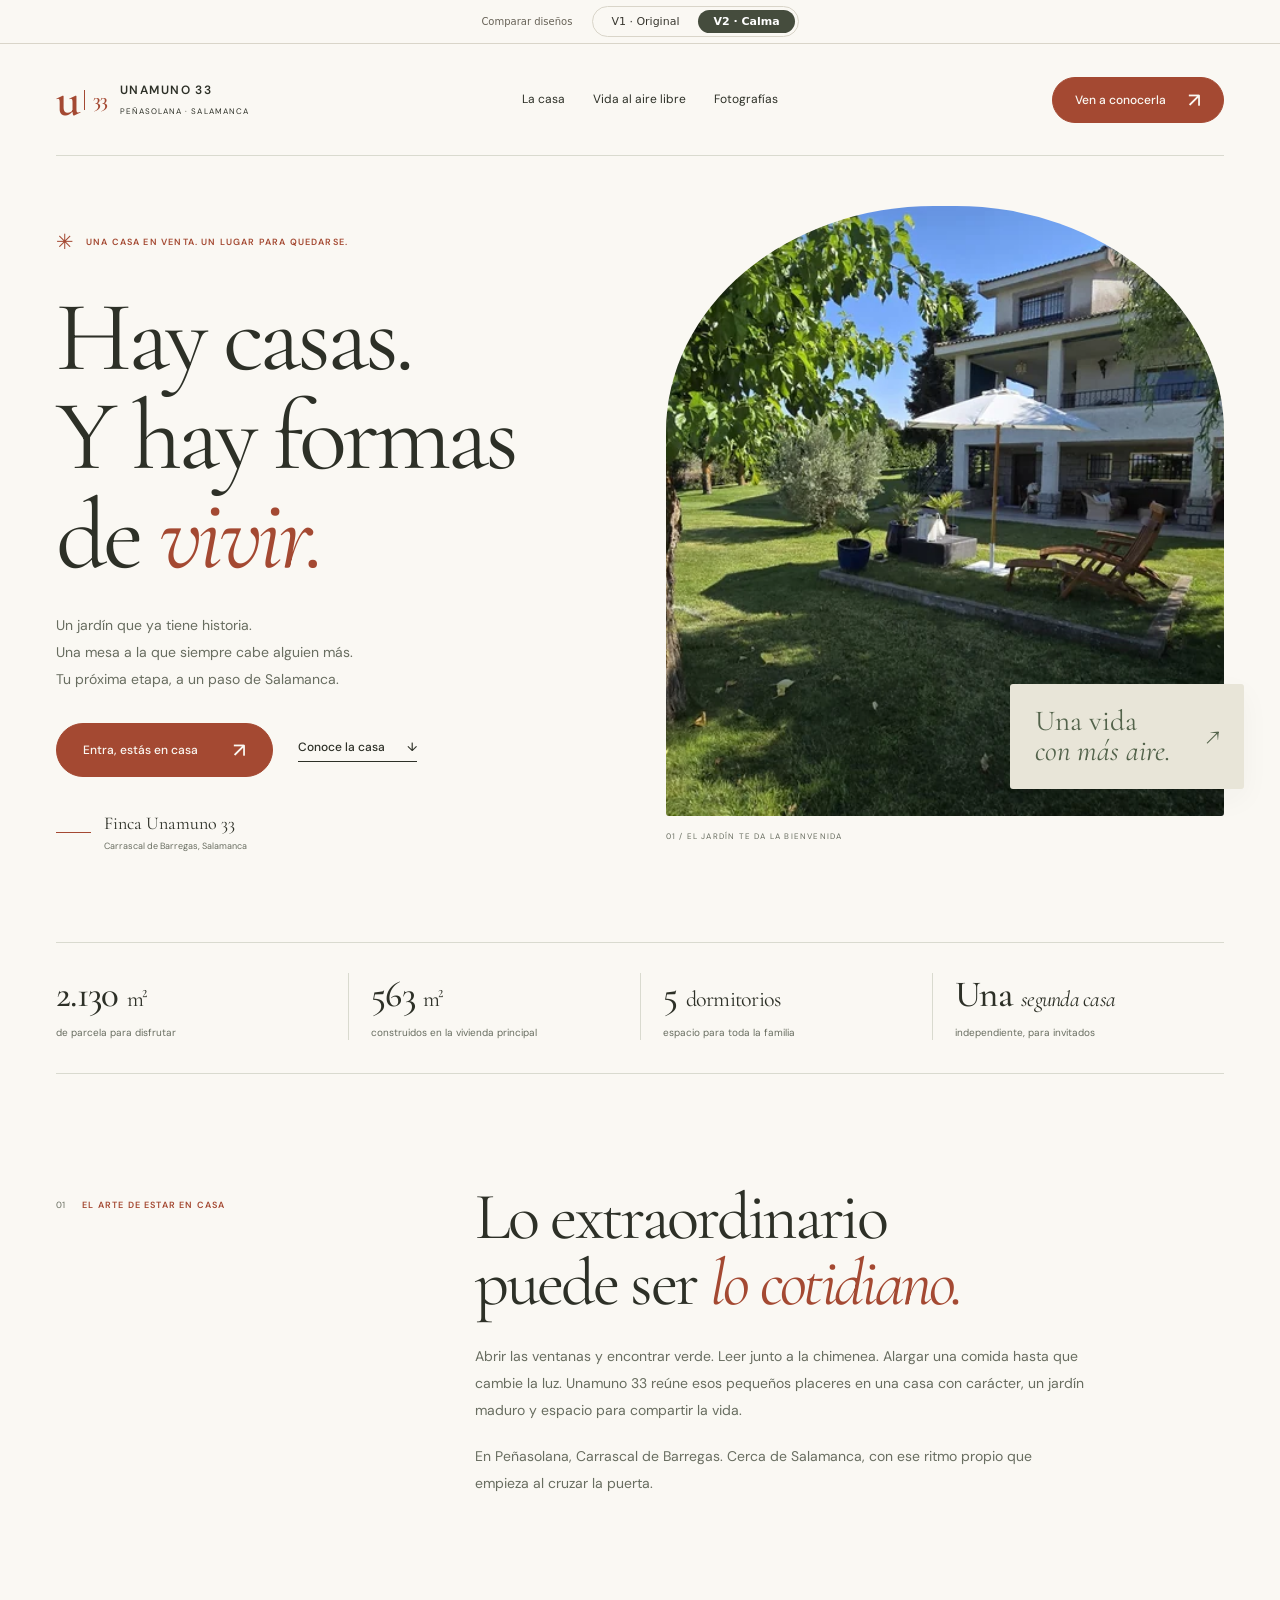
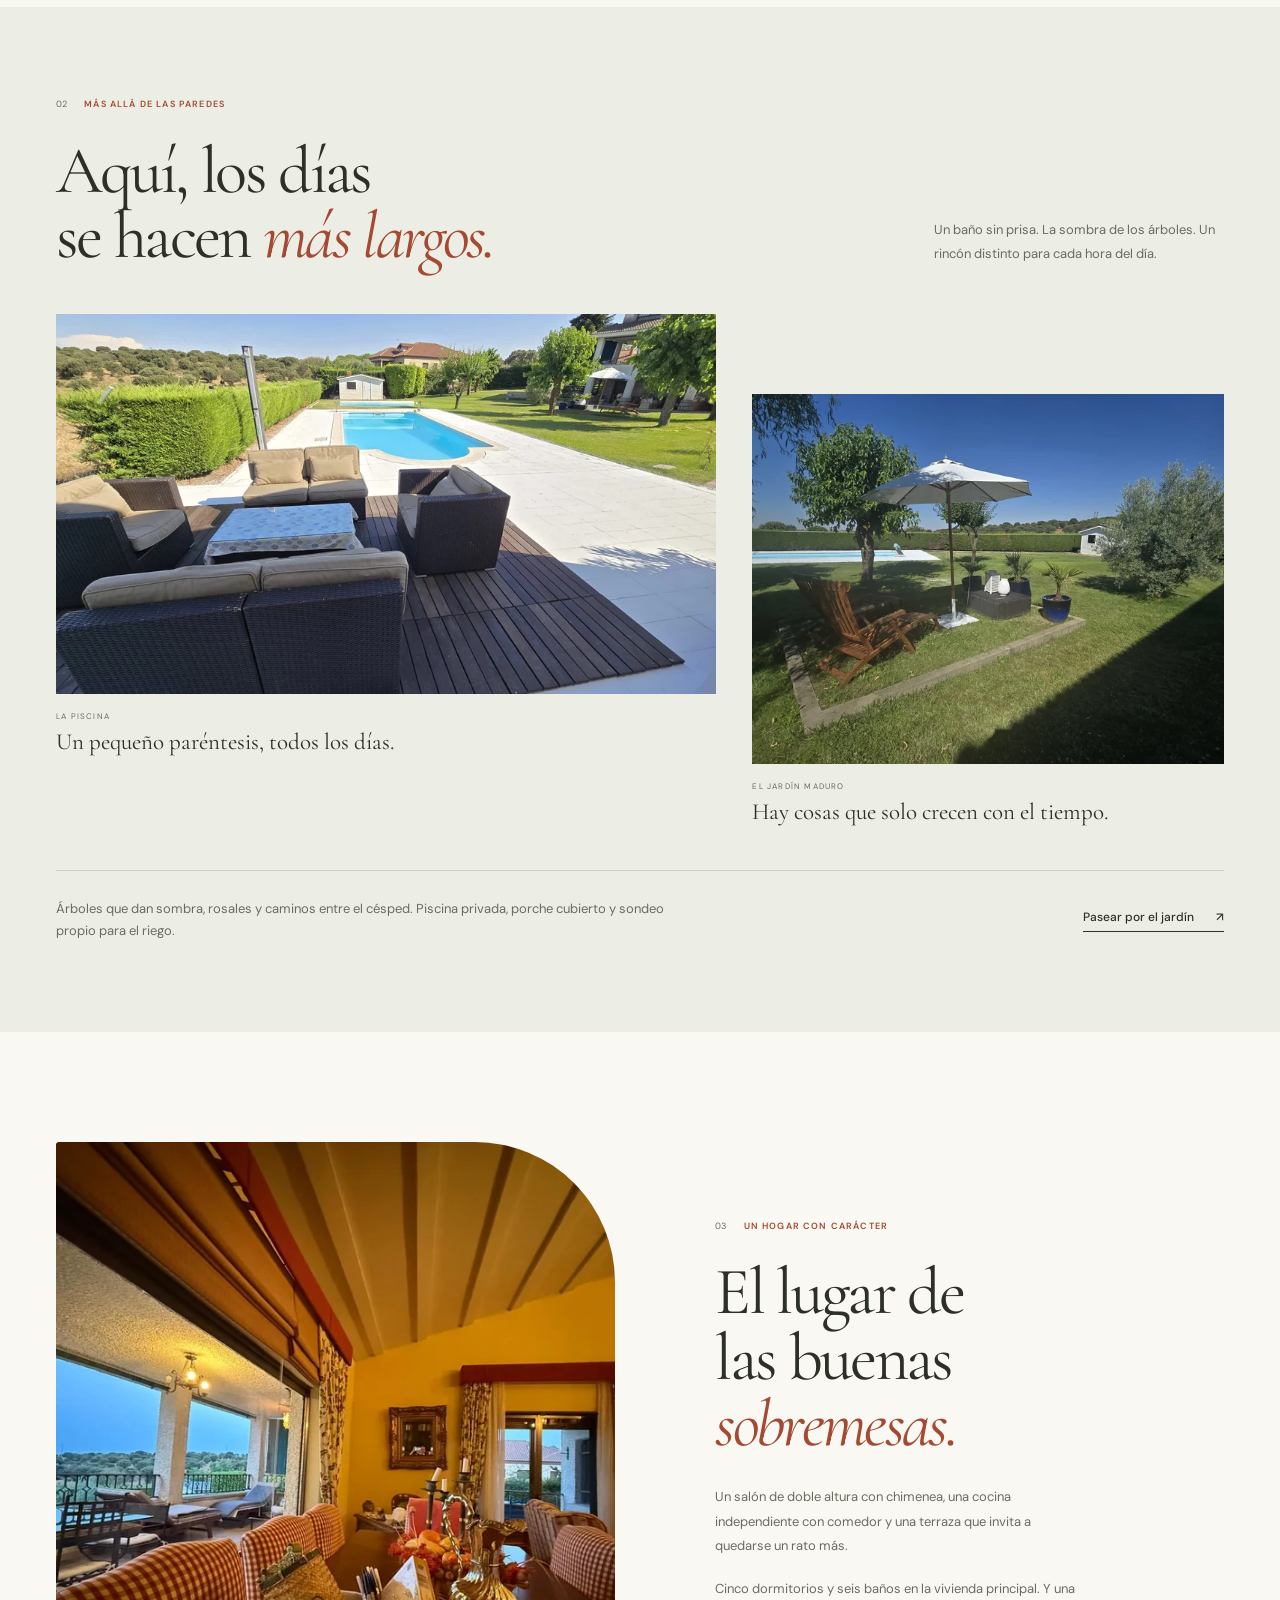
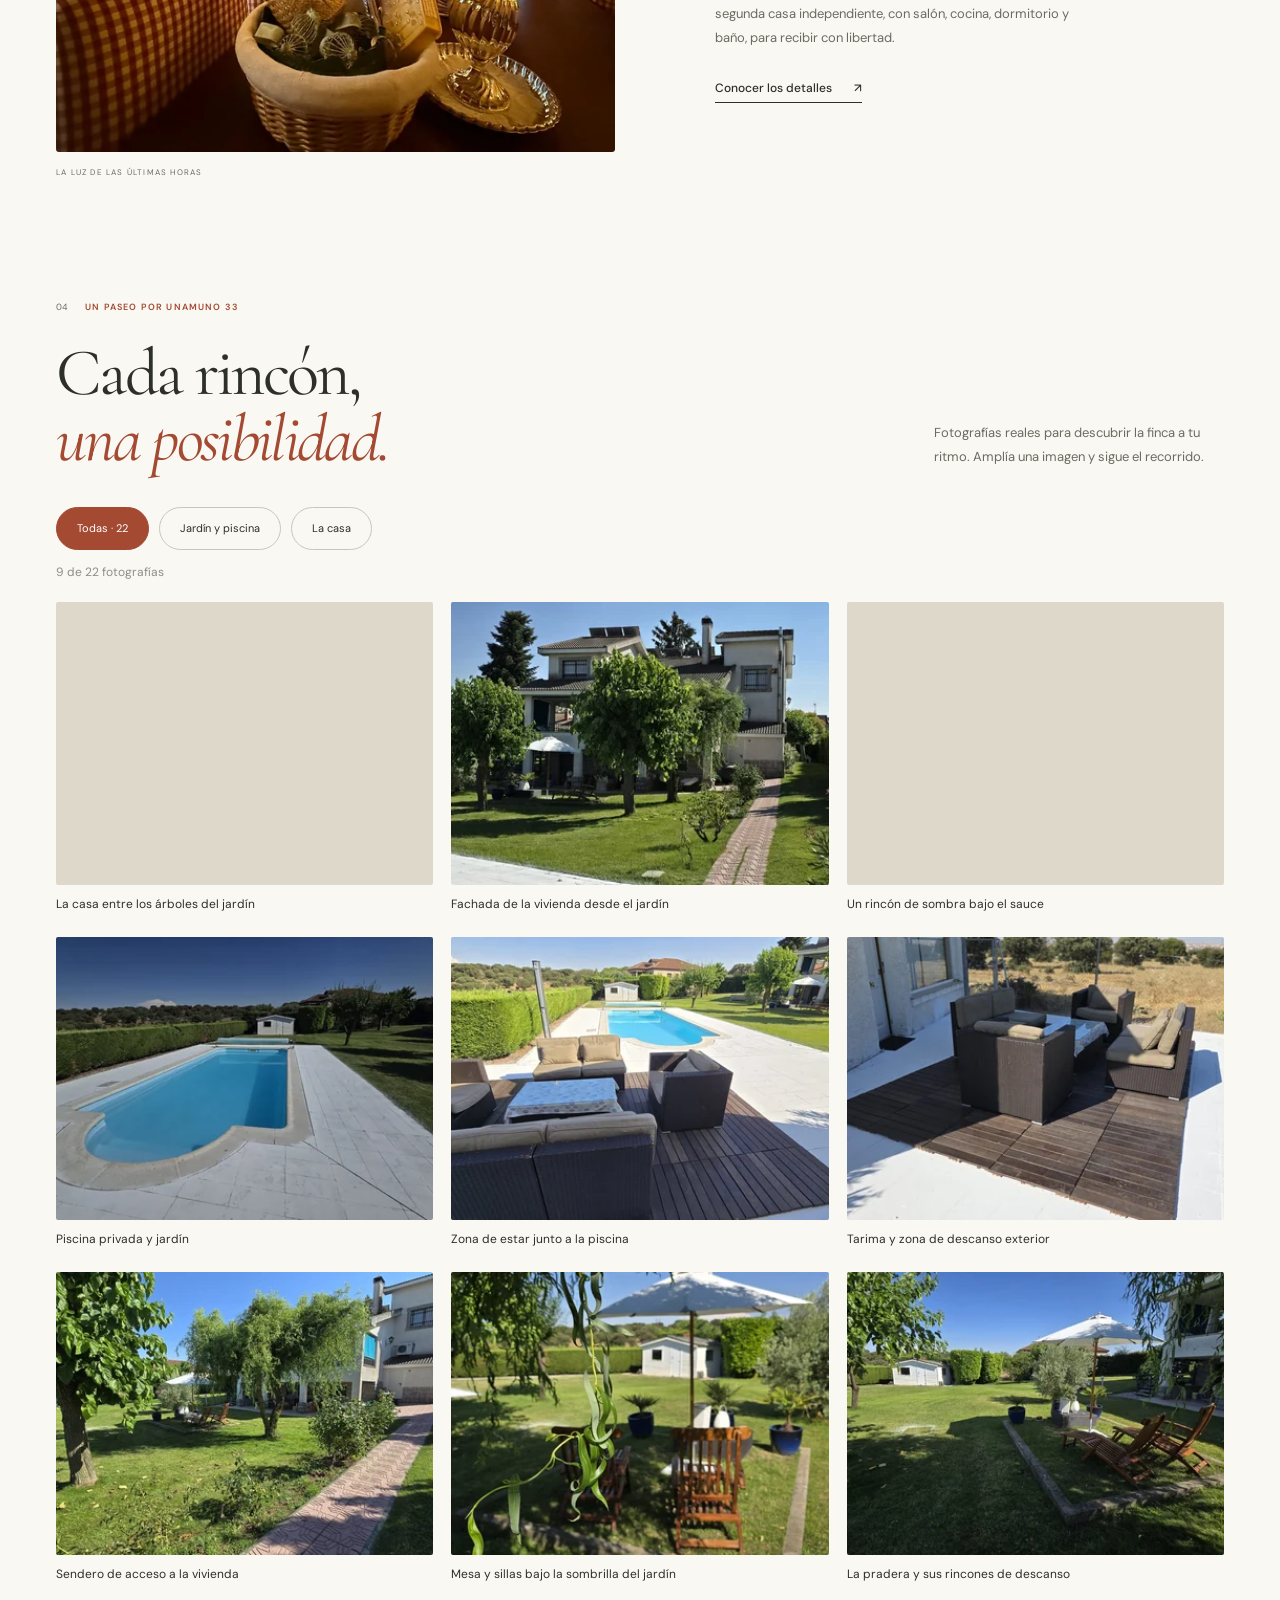
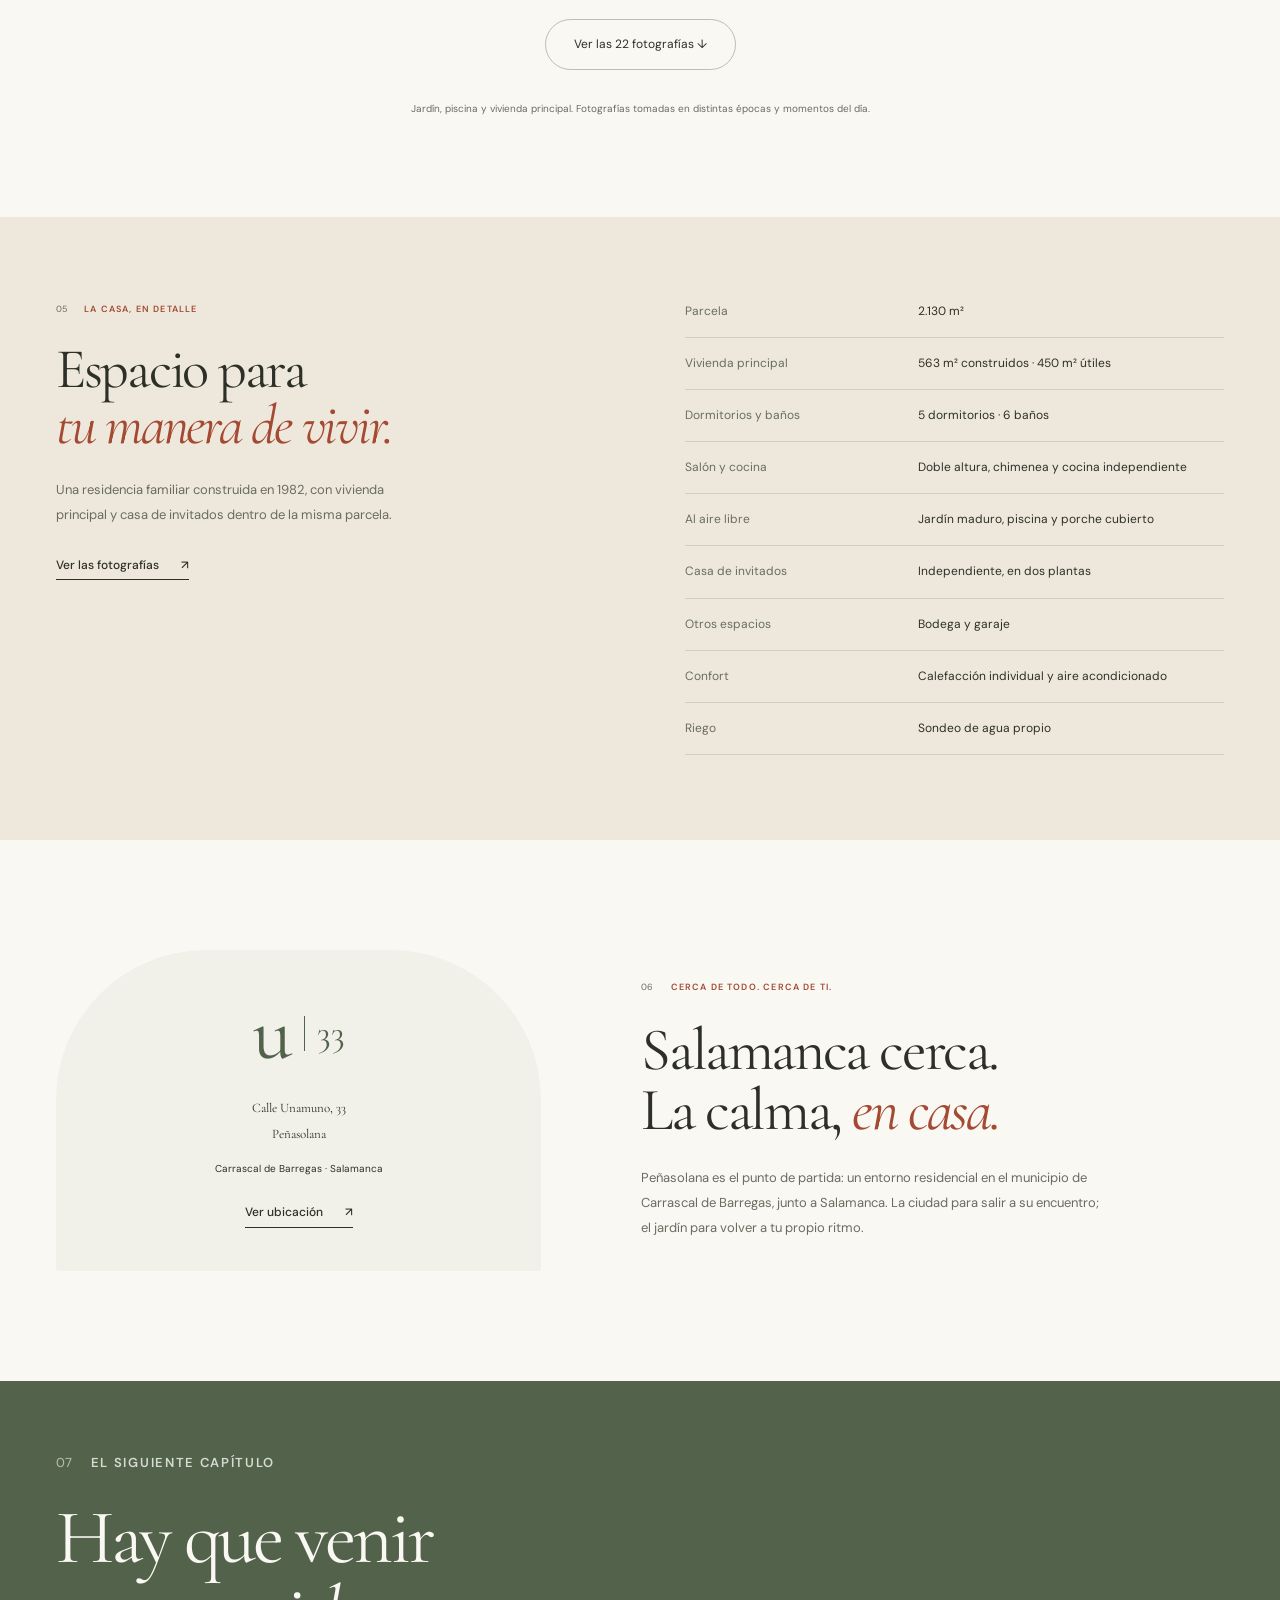
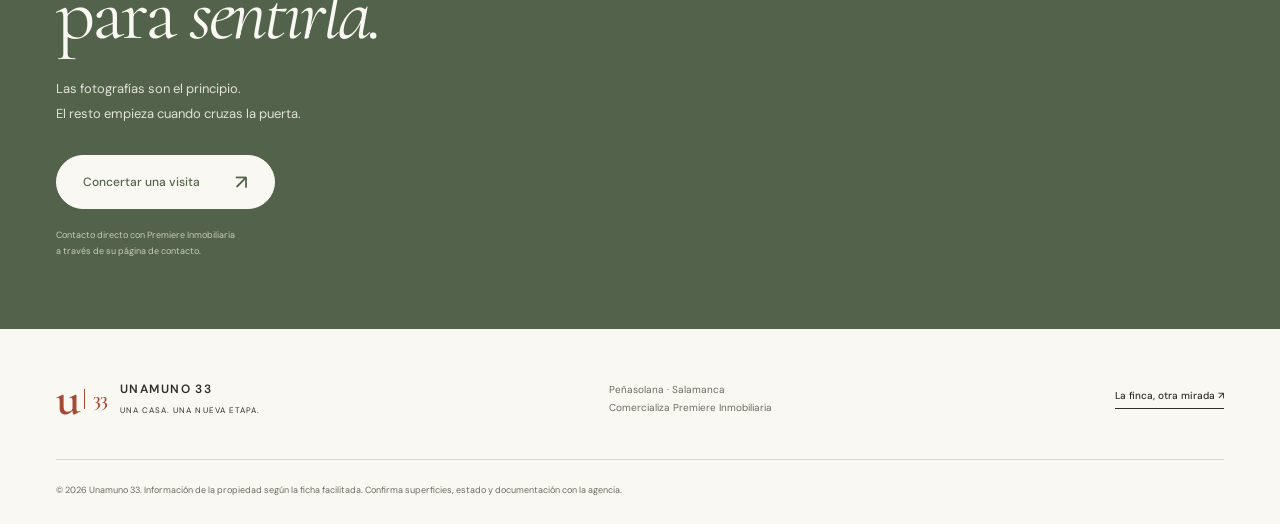
==== commit c40c4624: "Remove watermarked archive photos from both property versions" ====
--- a/v2/index.html
+++ b/v2/index.html
@@ -75,8 +75,8 @@
 
   <section class="gallery-section wrap" id="galeria">
     <div class="section-heading"><div><p class="chapter"><span>04</span> UN PASEO POR UNAMUNO 33</p><h2>Cada rincón,<br><em>una posibilidad.</em></h2></div><p>Fotografías reales para descubrir la finca a tu ritmo. Amplía una imagen y sigue el recorrido.</p></div>
-    <div class="photo-controls" aria-label="Filtrar fotografías"><button type="button" data-filter="all" aria-pressed="true">Todas · 29</button><button type="button" data-filter="exterior" aria-pressed="false">Jardín y piscina</button><button type="button" data-filter="interior" aria-pressed="false">La casa</button><button type="button" data-filter="invitados" aria-pressed="false">Invitados</button></div><p class="photo-status" aria-live="polite"></p><div class="photo-gallery"><a class="photo-thumb" href="/images/v2/jardin-casa-1800.webp" data-photo="jardin-casa" data-category="exterior" aria-label="Ampliar: La casa entre los árboles del jardín"><img src="/images/v2/jardin-casa-1800.webp" srcset="/images/v2/jardin-casa-480.webp 480w, /images/v2/jardin-casa-900.webp 900w, /images/v2/jardin-casa-1800.webp 1800w" sizes="(max-width: 700px) 50vw, 33vw" width="2000" height="1126" alt="La casa entre los árboles del jardín" loading="lazy" decoding="async"><span>La casa entre los árboles del jardín</span></a><a class="photo-thumb" href="/images/v2/fachada-1800.webp" data-photo="fachada" data-category="exterior" aria-label="Ampliar: Fachada de la vivienda desde el jardín"><img src="/images/v2/fachada-1800.webp" srcset="/images/v2/fachada-480.webp 480w, /images/v2/fachada-900.webp 900w, /images/v2/fachada-1800.webp 1800w" sizes="(max-width: 700px) 50vw, 33vw" width="2000" height="1126" alt="Fachada de la vivienda desde el jardín" loading="lazy" decoding="async"><span>Fachada de la vivienda desde el jardín</span></a><a class="photo-thumb" href="/images/v2/jardin-sauce-1800.webp" data-photo="jardin-sauce" data-category="exterior" aria-label="Ampliar: Un rincón de sombra bajo el sauce"><img src="/images/v2/jardin-sauce-1800.webp" srcset="/images/v2/jardin-sauce-480.webp 480w, /images/v2/jardin-sauce-900.webp 900w, /images/v2/jardin-sauce-1800.webp 1800w" sizes="(max-width: 700px) 50vw, 33vw" width="2000" height="1126" alt="Un rincón de sombra bajo el sauce" loading="lazy" decoding="async"><span>Un rincón de sombra bajo el sauce</span></a><a class="photo-thumb" href="/images/v2/piscina-1800.webp" data-photo="piscina" data-category="exterior" aria-label="Ampliar: Piscina privada y jardín"><img src="/images/v2/piscina-1800.webp" srcset="/images/v2/piscina-480.webp 480w, /images/v2/piscina-900.webp 900w, /images/v2/piscina-1800.webp 1800w" sizes="(max-width: 700px) 50vw, 33vw" width="2000" height="1126" alt="Piscina privada y jardín" loading="lazy" decoding="async"><span>Piscina privada y jardín</span></a><a class="photo-thumb" href="/images/v2/piscina-estar-1800.webp" data-photo="piscina-estar" data-category="exterior" aria-label="Ampliar: Zona de estar junto a la piscina"><img src="/images/v2/piscina-estar-1800.webp" srcset="/images/v2/piscina-estar-480.webp 480w, /images/v2/piscina-estar-900.webp 900w, /images/v2/piscina-estar-1800.webp 1800w" sizes="(max-width: 700px) 50vw, 33vw" width="2000" height="1126" alt="Zona de estar junto a la piscina" loading="lazy" decoding="async"><span>Zona de estar junto a la piscina</span></a><a class="photo-thumb" href="/images/v2/terraza-piscina-1800.webp" data-photo="terraza-piscina" data-category="exterior" aria-label="Ampliar: Tarima y zona de descanso exterior"><img src="/images/v2/terraza-piscina-1800.webp" srcset="/images/v2/terraza-piscina-480.webp 480w, /images/v2/terraza-piscina-900.webp 900w, /images/v2/terraza-piscina-1800.webp 1800w" sizes="(max-width: 700px) 50vw, 33vw" width="2000" height="1126" alt="Tarima y zona de descanso exterior" loading="lazy" decoding="async"><span>Tarima y zona de descanso exterior</span></a><a class="photo-thumb" href="/images/v2/sendero-casa-1800.webp" data-photo="sendero-casa" data-category="exterior" aria-label="Ampliar: Sendero de acceso a la vivienda"><img src="/images/v2/sendero-casa-1800.webp" srcset="/images/v2/sendero-casa-480.webp 480w, /images/v2/sendero-casa-900.webp 900w, /images/v2/sendero-casa-1800.webp 1800w" sizes="(max-width: 700px) 50vw, 33vw" width="2000" height="1126" alt="Sendero de acceso a la vivienda" loading="lazy" decoding="async"><span>Sendero de acceso a la vivienda</span></a><a class="photo-thumb" href="/images/v2/jardin-sombra-1800.webp" data-photo="jardin-sombra" data-category="exterior" aria-label="Ampliar: Mesa y sillas bajo la sombrilla del jardín"><img src="/images/v2/jardin-sombra-1800.webp" srcset="/images/v2/jardin-sombra-480.webp 480w, /images/v2/jardin-sombra-900.webp 900w, /images/v2/jardin-sombra-1800.webp 1800w" sizes="(max-width: 700px) 50vw, 33vw" width="2000" height="1126" alt="Mesa y sillas bajo la sombrilla del jardín" loading="lazy" decoding="async"><span>Mesa y sillas bajo la sombrilla del jardín</span></a><a class="photo-thumb" href="/images/v2/jardin-descanso-1800.webp" data-photo="jardin-descanso" data-category="exterior" aria-label="Ampliar: La pradera y sus rincones de descanso"><img src="/images/v2/jardin-descanso-1800.webp" srcset="/images/v2/jardin-descanso-480.webp 480w, /images/v2/jardin-descanso-900.webp 900w, /images/v2/jardin-descanso-1800.webp 1800w" sizes="(max-width: 700px) 50vw, 33vw" width="2000" height="1126" alt="La pradera y sus rincones de descanso" loading="lazy" decoding="async"><span>La pradera y sus rincones de descanso</span></a><a class="photo-thumb" href="/images/v2/camino-rosales-1200.webp" data-photo="camino-rosales" data-category="exterior" aria-label="Ampliar: Camino de entrada entre rosales"><img src="/images/v2/camino-rosales-1200.webp" srcset="/images/v2/camino-rosales-480.webp 480w, /images/v2/camino-rosales-900.webp 900w, /images/v2/camino-rosales-1200.webp 1200w" sizes="(max-width: 700px) 50vw, 33vw" width="1200" height="1600" alt="Camino de entrada entre rosales" loading="lazy" decoding="async"><span>Camino de entrada entre rosales</span></a><a class="photo-thumb" href="/images/v2/casa-parcela-1600.webp" data-photo="casa-parcela" data-category="exterior" aria-label="Ampliar: Vista abierta de la casa y la parcela"><img src="/images/v2/casa-parcela-1600.webp" srcset="/images/v2/casa-parcela-480.webp 480w, /images/v2/casa-parcela-900.webp 900w, /images/v2/casa-parcela-1600.webp 1600w" sizes="(max-width: 700px) 50vw, 33vw" width="1600" height="1200" alt="Vista abierta de la casa y la parcela" loading="lazy" decoding="async"><span>Vista abierta de la casa y la parcela</span></a><a class="photo-thumb" href="/images/v2/comedor-tarde-1600.webp" data-photo="comedor-tarde" data-category="interior" aria-label="Ampliar: El comedor abierto a la terraza al caer la tarde"><img src="/images/v2/comedor-tarde-1600.webp" srcset="/images/v2/comedor-tarde-480.webp 480w, /images/v2/comedor-tarde-900.webp 900w, /images/v2/comedor-tarde-1600.webp 1600w" sizes="(max-width: 700px) 50vw, 33vw" width="1600" height="1200" alt="El comedor abierto a la terraza al caer la tarde" loading="lazy" decoding="async"><span>El comedor abierto a la terraza al caer la tarde</span></a><a class="photo-thumb" href="/images/v2/mesa-terraza-1600.webp" data-photo="mesa-terraza" data-category="exterior" aria-label="Ampliar: La mesa de la terraza con vistas al jardín"><img src="/images/v2/mesa-terraza-1600.webp" srcset="/images/v2/mesa-terraza-480.webp 480w, /images/v2/mesa-terraza-900.webp 900w, /images/v2/mesa-terraza-1600.webp 1600w" sizes="(max-width: 700px) 50vw, 33vw" width="1600" height="1200" alt="La mesa de la terraza con vistas al jardín" loading="lazy" decoding="async"><span>La mesa de la terraza con vistas al jardín</span></a><a class="photo-thumb" href="/images/v2/porche-noche-1200.webp" data-photo="porche-noche" data-category="exterior" aria-label="Ampliar: El porche al anochecer"><img src="/images/v2/porche-noche-1200.webp" srcset="/images/v2/porche-noche-480.webp 480w, /images/v2/porche-noche-900.webp 900w, /images/v2/porche-noche-1200.webp 1200w" sizes="(max-width: 700px) 50vw, 33vw" width="1200" height="1600" alt="El porche al anochecer" loading="lazy" decoding="async"><span>El porche al anochecer</span></a><a class="photo-thumb" href="/images/v2/porche-1600.webp" data-photo="porche" data-category="exterior" aria-label="Ampliar: Porche cubierto y mesa exterior"><img src="/images/v2/porche-1600.webp" srcset="/images/v2/porche-480.webp 480w, /images/v2/porche-900.webp 900w, /images/v2/porche-1600.webp 1600w" sizes="(max-width: 700px) 50vw, 33vw" width="1600" height="1200" alt="Porche cubierto y mesa exterior" loading="lazy" decoding="async"><span>Porche cubierto y mesa exterior</span></a><a class="photo-thumb" href="/images/v2/salon-chimenea-1200.webp" data-photo="salon-chimenea" data-category="interior" aria-label="Ampliar: Salón principal con chimenea"><img src="/images/v2/salon-chimenea-1200.webp" srcset="/images/v2/salon-chimenea-480.webp 480w, /images/v2/salon-chimenea-900.webp 900w, /images/v2/salon-chimenea-1200.webp 1200w" sizes="(max-width: 700px) 50vw, 33vw" width="1200" height="1600" alt="Salón principal con chimenea" loading="lazy" decoding="async"><span>Salón principal con chimenea</span></a><a class="photo-thumb" href="/images/v2/salon-altura-1200.webp" data-photo="salon-altura" data-category="interior" aria-label="Ampliar: El salón principal visto desde la galería superior"><img src="/images/v2/salon-altura-1200.webp" srcset="/images/v2/salon-altura-480.webp 480w, /images/v2/salon-altura-900.webp 900w, /images/v2/salon-altura-1200.webp 1200w" sizes="(max-width: 700px) 50vw, 33vw" width="1200" height="1600" alt="El salón principal visto desde la galería superior" loading="lazy" decoding="async"><span>El salón principal visto desde la galería superior</span></a><a class="photo-thumb" href="/images/v2/salon-galeria-1200.webp" data-photo="salon-galeria" data-category="interior" aria-label="Ampliar: Zona de estar y comedor del salón"><img src="/images/v2/salon-galeria-1200.webp" srcset="/images/v2/salon-galeria-480.webp 480w, /images/v2/salon-galeria-900.webp 900w, /images/v2/salon-galeria-1200.webp 1200w" sizes="(max-width: 700px) 50vw, 33vw" width="1200" height="1600" alt="Zona de estar y comedor del salón" loading="lazy" decoding="async"><span>Zona de estar y comedor del salón</span></a><a class="photo-thumb" href="/images/v2/bano-1200.webp" data-photo="bano" data-category="interior" aria-label="Ampliar: Baño con ducha de la vivienda"><img src="/images/v2/bano-1200.webp" srcset="/images/v2/bano-480.webp 480w, /images/v2/bano-900.webp 900w, /images/v2/bano-1200.webp 1200w" sizes="(max-width: 700px) 50vw, 33vw" width="1200" height="1600" alt="Baño con ducha de la vivienda" loading="lazy" decoding="async"><span>Baño con ducha de la vivienda</span></a><a class="photo-thumb" href="/images/v2/dormitorio-1200.webp" data-photo="dormitorio" data-category="interior" aria-label="Ampliar: Dormitorio con armarios de madera"><img src="/images/v2/dormitorio-1200.webp" srcset="/images/v2/dormitorio-480.webp 480w, /images/v2/dormitorio-900.webp 900w, /images/v2/dormitorio-1200.webp 1200w" sizes="(max-width: 700px) 50vw, 33vw" width="1200" height="1600" alt="Dormitorio con armarios de madera" loading="lazy" decoding="async"><span>Dormitorio con armarios de madera</span></a><a class="photo-thumb" href="/images/v2/jardin-atardecer-1600.webp" data-photo="jardin-atardecer" data-category="exterior" aria-label="Ampliar: Última luz sobre el jardín y la piscina"><img src="/images/v2/jardin-atardecer-1600.webp" srcset="/images/v2/jardin-atardecer-480.webp 480w, /images/v2/jardin-atardecer-900.webp 900w, /images/v2/jardin-atardecer-1600.webp 1600w" sizes="(max-width: 700px) 50vw, 33vw" width="1600" height="1200" alt="Última luz sobre el jardín y la piscina" loading="lazy" decoding="async"><span>Última luz sobre el jardín y la piscina</span></a><a class="photo-thumb" href="/images/v2/piscina-luz-1200.webp" data-photo="piscina-luz" data-category="exterior" aria-label="Ampliar: Piscina y pradera a la luz del día"><img src="/images/v2/piscina-luz-1200.webp" srcset="/images/v2/piscina-luz-480.webp 480w, /images/v2/piscina-luz-900.webp 900w, /images/v2/piscina-luz-1200.webp 1200w" sizes="(max-width: 700px) 50vw, 33vw" width="1200" height="1600" alt="Piscina y pradera a la luz del día" loading="lazy" decoding="async"><span>Piscina y pradera a la luz del día</span></a><a class="photo-thumb" href="/images/v2/acceso-600.webp" data-photo="acceso" data-category="exterior" aria-label="Ampliar: Escalera exterior de acceso a la vivienda"><img src="/images/v2/acceso-600.webp" srcset="/images/v2/acceso-480.webp 480w, /images/v2/acceso-600.webp 600w" sizes="(max-width: 700px) 50vw, 33vw" width="600" height="450" alt="Escalera exterior de acceso a la vivienda" loading="lazy" decoding="async"><span>Escalera exterior de acceso a la vivienda</span></a><a class="photo-thumb" href="/images/v2/invitados-salon-600.webp" data-photo="invitados-salon" data-category="invitados" aria-label="Ampliar: Salón abuhardillado de la casa de invitados"><img src="/images/v2/invitados-salon-600.webp" srcset="/images/v2/invitados-salon-480.webp 480w, /images/v2/invitados-salon-600.webp 600w" sizes="(max-width: 700px) 50vw, 33vw" width="600" height="450" alt="Salón abuhardillado de la casa de invitados" loading="lazy" decoding="async"><span>Salón abuhardillado de la casa de invitados</span></a><a class="photo-thumb" href="/images/v2/invitados-cocina-600.webp" data-photo="invitados-cocina" data-category="invitados" aria-label="Ampliar: Zona de estar y cocina de la casa de invitados"><img src="/images/v2/invitados-cocina-600.webp" srcset="/images/v2/invitados-cocina-480.webp 480w, /images/v2/invitados-cocina-600.webp 600w" sizes="(max-width: 700px) 50vw, 33vw" width="600" height="450" alt="Zona de estar y cocina de la casa de invitados" loading="lazy" decoding="async"><span>Zona de estar y cocina de la casa de invitados</span></a><a class="photo-thumb" href="/images/v2/invitados-dormitorio-600.webp" data-photo="invitados-dormitorio" data-category="invitados" aria-label="Ampliar: Dormitorio abuhardillado de la casa de invitados"><img src="/images/v2/invitados-dormitorio-600.webp" srcset="/images/v2/invitados-dormitorio-480.webp 480w, /images/v2/invitados-dormitorio-600.webp 600w" sizes="(max-width: 700px) 50vw, 33vw" width="600" height="450" alt="Dormitorio abuhardillado de la casa de invitados" loading="lazy" decoding="async"><span>Dormitorio abuhardillado de la casa de invitados</span></a><a class="photo-thumb" href="/images/v2/suite-600.webp" data-photo="suite" data-category="interior" aria-label="Ampliar: Dormitorio principal"><img src="/images/v2/suite-600.webp" srcset="/images/v2/suite-480.webp 480w, /images/v2/suite-600.webp 600w" sizes="(max-width: 700px) 50vw, 33vw" width="600" height="450" alt="Dormitorio principal" loading="lazy" decoding="async"><span>Dormitorio principal</span></a><a class="photo-thumb" href="/images/v2/bano-escalera-600.webp" data-photo="bano-escalera" data-category="interior" aria-label="Ampliar: Baño con cabina de ducha y escalera de caracol"><img src="/images/v2/bano-escalera-600.webp" srcset="/images/v2/bano-escalera-480.webp 480w, /images/v2/bano-escalera-600.webp 600w" sizes="(max-width: 700px) 50vw, 33vw" width="600" height="450" alt="Baño con cabina de ducha y escalera de caracol" loading="lazy" decoding="async"><span>Baño con cabina de ducha y escalera de caracol</span></a><a class="photo-thumb" href="/images/v2/recibidor-600.webp" data-photo="recibidor" data-category="interior" aria-label="Ampliar: Recibidor y pasillo de la vivienda"><img src="/images/v2/recibidor-600.webp" srcset="/images/v2/recibidor-480.webp 480w, /images/v2/recibidor-600.webp 600w" sizes="(max-width: 700px) 50vw, 33vw" width="600" height="450" alt="Recibidor y pasillo de la vivienda" loading="lazy" decoding="async"><span>Recibidor y pasillo de la vivienda</span></a></div><button type="button" class="photo-more">Ver todas las fotografías ↓</button>
-    <p class="gallery-note">Jardín, vivienda principal y casa de invitados. Fotografías tomadas en distintas épocas y momentos del día.</p>
+    <div class="photo-controls" aria-label="Filtrar fotografías"><button type="button" data-filter="all" aria-pressed="true">Todas · 22</button><button type="button" data-filter="exterior" aria-pressed="false">Jardín y piscina</button><button type="button" data-filter="interior" aria-pressed="false">La casa</button></div><p class="photo-status" aria-live="polite"></p><div class="photo-gallery"><a class="photo-thumb" href="/images/v2/jardin-casa-1800.webp" data-photo="jardin-casa" data-category="exterior" aria-label="Ampliar: La casa entre los árboles del jardín"><img src="/images/v2/jardin-casa-1800.webp" srcset="/images/v2/jardin-casa-480.webp 480w, /images/v2/jardin-casa-900.webp 900w, /images/v2/jardin-casa-1800.webp 1800w" sizes="(max-width: 700px) 50vw, 33vw" width="2000" height="1126" alt="La casa entre los árboles del jardín" loading="lazy" decoding="async"><span>La casa entre los árboles del jardín</span></a><a class="photo-thumb" href="/images/v2/fachada-1800.webp" data-photo="fachada" data-category="exterior" aria-label="Ampliar: Fachada de la vivienda desde el jardín"><img src="/images/v2/fachada-1800.webp" srcset="/images/v2/fachada-480.webp 480w, /images/v2/fachada-900.webp 900w, /images/v2/fachada-1800.webp 1800w" sizes="(max-width: 700px) 50vw, 33vw" width="2000" height="1126" alt="Fachada de la vivienda desde el jardín" loading="lazy" decoding="async"><span>Fachada de la vivienda desde el jardín</span></a><a class="photo-thumb" href="/images/v2/jardin-sauce-1800.webp" data-photo="jardin-sauce" data-category="exterior" aria-label="Ampliar: Un rincón de sombra bajo el sauce"><img src="/images/v2/jardin-sauce-1800.webp" srcset="/images/v2/jardin-sauce-480.webp 480w, /images/v2/jardin-sauce-900.webp 900w, /images/v2/jardin-sauce-1800.webp 1800w" sizes="(max-width: 700px) 50vw, 33vw" width="2000" height="1126" alt="Un rincón de sombra bajo el sauce" loading="lazy" decoding="async"><span>Un rincón de sombra bajo el sauce</span></a><a class="photo-thumb" href="/images/v2/piscina-1800.webp" data-photo="piscina" data-category="exterior" aria-label="Ampliar: Piscina privada y jardín"><img src="/images/v2/piscina-1800.webp" srcset="/images/v2/piscina-480.webp 480w, /images/v2/piscina-900.webp 900w, /images/v2/piscina-1800.webp 1800w" sizes="(max-width: 700px) 50vw, 33vw" width="2000" height="1126" alt="Piscina privada y jardín" loading="lazy" decoding="async"><span>Piscina privada y jardín</span></a><a class="photo-thumb" href="/images/v2/piscina-estar-1800.webp" data-photo="piscina-estar" data-category="exterior" aria-label="Ampliar: Zona de estar junto a la piscina"><img src="/images/v2/piscina-estar-1800.webp" srcset="/images/v2/piscina-estar-480.webp 480w, /images/v2/piscina-estar-900.webp 900w, /images/v2/piscina-estar-1800.webp 1800w" sizes="(max-width: 700px) 50vw, 33vw" width="2000" height="1126" alt="Zona de estar junto a la piscina" loading="lazy" decoding="async"><span>Zona de estar junto a la piscina</span></a><a class="photo-thumb" href="/images/v2/terraza-piscina-1800.webp" data-photo="terraza-piscina" data-category="exterior" aria-label="Ampliar: Tarima y zona de descanso exterior"><img src="/images/v2/terraza-piscina-1800.webp" srcset="/images/v2/terraza-piscina-480.webp 480w, /images/v2/terraza-piscina-900.webp 900w, /images/v2/terraza-piscina-1800.webp 1800w" sizes="(max-width: 700px) 50vw, 33vw" width="2000" height="1126" alt="Tarima y zona de descanso exterior" loading="lazy" decoding="async"><span>Tarima y zona de descanso exterior</span></a><a class="photo-thumb" href="/images/v2/sendero-casa-1800.webp" data-photo="sendero-casa" data-category="exterior" aria-label="Ampliar: Sendero de acceso a la vivienda"><img src="/images/v2/sendero-casa-1800.webp" srcset="/images/v2/sendero-casa-480.webp 480w, /images/v2/sendero-casa-900.webp 900w, /images/v2/sendero-casa-1800.webp 1800w" sizes="(max-width: 700px) 50vw, 33vw" width="2000" height="1126" alt="Sendero de acceso a la vivienda" loading="lazy" decoding="async"><span>Sendero de acceso a la vivienda</span></a><a class="photo-thumb" href="/images/v2/jardin-sombra-1800.webp" data-photo="jardin-sombra" data-category="exterior" aria-label="Ampliar: Mesa y sillas bajo la sombrilla del jardín"><img src="/images/v2/jardin-sombra-1800.webp" srcset="/images/v2/jardin-sombra-480.webp 480w, /images/v2/jardin-sombra-900.webp 900w, /images/v2/jardin-sombra-1800.webp 1800w" sizes="(max-width: 700px) 50vw, 33vw" width="2000" height="1126" alt="Mesa y sillas bajo la sombrilla del jardín" loading="lazy" decoding="async"><span>Mesa y sillas bajo la sombrilla del jardín</span></a><a class="photo-thumb" href="/images/v2/jardin-descanso-1800.webp" data-photo="jardin-descanso" data-category="exterior" aria-label="Ampliar: La pradera y sus rincones de descanso"><img src="/images/v2/jardin-descanso-1800.webp" srcset="/images/v2/jardin-descanso-480.webp 480w, /images/v2/jardin-descanso-900.webp 900w, /images/v2/jardin-descanso-1800.webp 1800w" sizes="(max-width: 700px) 50vw, 33vw" width="2000" height="1126" alt="La pradera y sus rincones de descanso" loading="lazy" decoding="async"><span>La pradera y sus rincones de descanso</span></a><a class="photo-thumb" href="/images/v2/camino-rosales-1200.webp" data-photo="camino-rosales" data-category="exterior" aria-label="Ampliar: Camino de entrada entre rosales"><img src="/images/v2/camino-rosales-1200.webp" srcset="/images/v2/camino-rosales-480.webp 480w, /images/v2/camino-rosales-900.webp 900w, /images/v2/camino-rosales-1200.webp 1200w" sizes="(max-width: 700px) 50vw, 33vw" width="1200" height="1600" alt="Camino de entrada entre rosales" loading="lazy" decoding="async"><span>Camino de entrada entre rosales</span></a><a class="photo-thumb" href="/images/v2/casa-parcela-1600.webp" data-photo="casa-parcela" data-category="exterior" aria-label="Ampliar: Vista abierta de la casa y la parcela"><img src="/images/v2/casa-parcela-1600.webp" srcset="/images/v2/casa-parcela-480.webp 480w, /images/v2/casa-parcela-900.webp 900w, /images/v2/casa-parcela-1600.webp 1600w" sizes="(max-width: 700px) 50vw, 33vw" width="1600" height="1200" alt="Vista abierta de la casa y la parcela" loading="lazy" decoding="async"><span>Vista abierta de la casa y la parcela</span></a><a class="photo-thumb" href="/images/v2/comedor-tarde-1600.webp" data-photo="comedor-tarde" data-category="interior" aria-label="Ampliar: El comedor abierto a la terraza al caer la tarde"><img src="/images/v2/comedor-tarde-1600.webp" srcset="/images/v2/comedor-tarde-480.webp 480w, /images/v2/comedor-tarde-900.webp 900w, /images/v2/comedor-tarde-1600.webp 1600w" sizes="(max-width: 700px) 50vw, 33vw" width="1600" height="1200" alt="El comedor abierto a la terraza al caer la tarde" loading="lazy" decoding="async"><span>El comedor abierto a la terraza al caer la tarde</span></a><a class="photo-thumb" href="/images/v2/mesa-terraza-1600.webp" data-photo="mesa-terraza" data-category="exterior" aria-label="Ampliar: La mesa de la terraza con vistas al jardín"><img src="/images/v2/mesa-terraza-1600.webp" srcset="/images/v2/mesa-terraza-480.webp 480w, /images/v2/mesa-terraza-900.webp 900w, /images/v2/mesa-terraza-1600.webp 1600w" sizes="(max-width: 700px) 50vw, 33vw" width="1600" height="1200" alt="La mesa de la terraza con vistas al jardín" loading="lazy" decoding="async"><span>La mesa de la terraza con vistas al jardín</span></a><a class="photo-thumb" href="/images/v2/porche-noche-1200.webp" data-photo="porche-noche" data-category="exterior" aria-label="Ampliar: El porche al anochecer"><img src="/images/v2/porche-noche-1200.webp" srcset="/images/v2/porche-noche-480.webp 480w, /images/v2/porche-noche-900.webp 900w, /images/v2/porche-noche-1200.webp 1200w" sizes="(max-width: 700px) 50vw, 33vw" width="1200" height="1600" alt="El porche al anochecer" loading="lazy" decoding="async"><span>El porche al anochecer</span></a><a class="photo-thumb" href="/images/v2/porche-1600.webp" data-photo="porche" data-category="exterior" aria-label="Ampliar: Porche cubierto y mesa exterior"><img src="/images/v2/porche-1600.webp" srcset="/images/v2/porche-480.webp 480w, /images/v2/porche-900.webp 900w, /images/v2/porche-1600.webp 1600w" sizes="(max-width: 700px) 50vw, 33vw" width="1600" height="1200" alt="Porche cubierto y mesa exterior" loading="lazy" decoding="async"><span>Porche cubierto y mesa exterior</span></a><a class="photo-thumb" href="/images/v2/salon-chimenea-1200.webp" data-photo="salon-chimenea" data-category="interior" aria-label="Ampliar: Salón principal con chimenea"><img src="/images/v2/salon-chimenea-1200.webp" srcset="/images/v2/salon-chimenea-480.webp 480w, /images/v2/salon-chimenea-900.webp 900w, /images/v2/salon-chimenea-1200.webp 1200w" sizes="(max-width: 700px) 50vw, 33vw" width="1200" height="1600" alt="Salón principal con chimenea" loading="lazy" decoding="async"><span>Salón principal con chimenea</span></a><a class="photo-thumb" href="/images/v2/salon-altura-1200.webp" data-photo="salon-altura" data-category="interior" aria-label="Ampliar: El salón principal visto desde la galería superior"><img src="/images/v2/salon-altura-1200.webp" srcset="/images/v2/salon-altura-480.webp 480w, /images/v2/salon-altura-900.webp 900w, /images/v2/salon-altura-1200.webp 1200w" sizes="(max-width: 700px) 50vw, 33vw" width="1200" height="1600" alt="El salón principal visto desde la galería superior" loading="lazy" decoding="async"><span>El salón principal visto desde la galería superior</span></a><a class="photo-thumb" href="/images/v2/salon-galeria-1200.webp" data-photo="salon-galeria" data-category="interior" aria-label="Ampliar: Zona de estar y comedor del salón"><img src="/images/v2/salon-galeria-1200.webp" srcset="/images/v2/salon-galeria-480.webp 480w, /images/v2/salon-galeria-900.webp 900w, /images/v2/salon-galeria-1200.webp 1200w" sizes="(max-width: 700px) 50vw, 33vw" width="1200" height="1600" alt="Zona de estar y comedor del salón" loading="lazy" decoding="async"><span>Zona de estar y comedor del salón</span></a><a class="photo-thumb" href="/images/v2/bano-1200.webp" data-photo="bano" data-category="interior" aria-label="Ampliar: Baño con ducha de la vivienda"><img src="/images/v2/bano-1200.webp" srcset="/images/v2/bano-480.webp 480w, /images/v2/bano-900.webp 900w, /images/v2/bano-1200.webp 1200w" sizes="(max-width: 700px) 50vw, 33vw" width="1200" height="1600" alt="Baño con ducha de la vivienda" loading="lazy" decoding="async"><span>Baño con ducha de la vivienda</span></a><a class="photo-thumb" href="/images/v2/dormitorio-1200.webp" data-photo="dormitorio" data-category="interior" aria-label="Ampliar: Dormitorio con armarios de madera"><img src="/images/v2/dormitorio-1200.webp" srcset="/images/v2/dormitorio-480.webp 480w, /images/v2/dormitorio-900.webp 900w, /images/v2/dormitorio-1200.webp 1200w" sizes="(max-width: 700px) 50vw, 33vw" width="1200" height="1600" alt="Dormitorio con armarios de madera" loading="lazy" decoding="async"><span>Dormitorio con armarios de madera</span></a><a class="photo-thumb" href="/images/v2/jardin-atardecer-1600.webp" data-photo="jardin-atardecer" data-category="exterior" aria-label="Ampliar: Última luz sobre el jardín y la piscina"><img src="/images/v2/jardin-atardecer-1600.webp" srcset="/images/v2/jardin-atardecer-480.webp 480w, /images/v2/jardin-atardecer-900.webp 900w, /images/v2/jardin-atardecer-1600.webp 1600w" sizes="(max-width: 700px) 50vw, 33vw" width="1600" height="1200" alt="Última luz sobre el jardín y la piscina" loading="lazy" decoding="async"><span>Última luz sobre el jardín y la piscina</span></a><a class="photo-thumb" href="/images/v2/piscina-luz-1200.webp" data-photo="piscina-luz" data-category="exterior" aria-label="Ampliar: Piscina y pradera a la luz del día"><img src="/images/v2/piscina-luz-1200.webp" srcset="/images/v2/piscina-luz-480.webp 480w, /images/v2/piscina-luz-900.webp 900w, /images/v2/piscina-luz-1200.webp 1200w" sizes="(max-width: 700px) 50vw, 33vw" width="1200" height="1600" alt="Piscina y pradera a la luz del día" loading="lazy" decoding="async"><span>Piscina y pradera a la luz del día</span></a></div><button type="button" class="photo-more">Ver todas las fotografías ↓</button>
+    <p class="gallery-note">Jardín, piscina y vivienda principal. Fotografías tomadas en distintas épocas y momentos del día.</p>
   </section>
 
   <section class="details" id="detalles"><div class="wrap details-grid">
